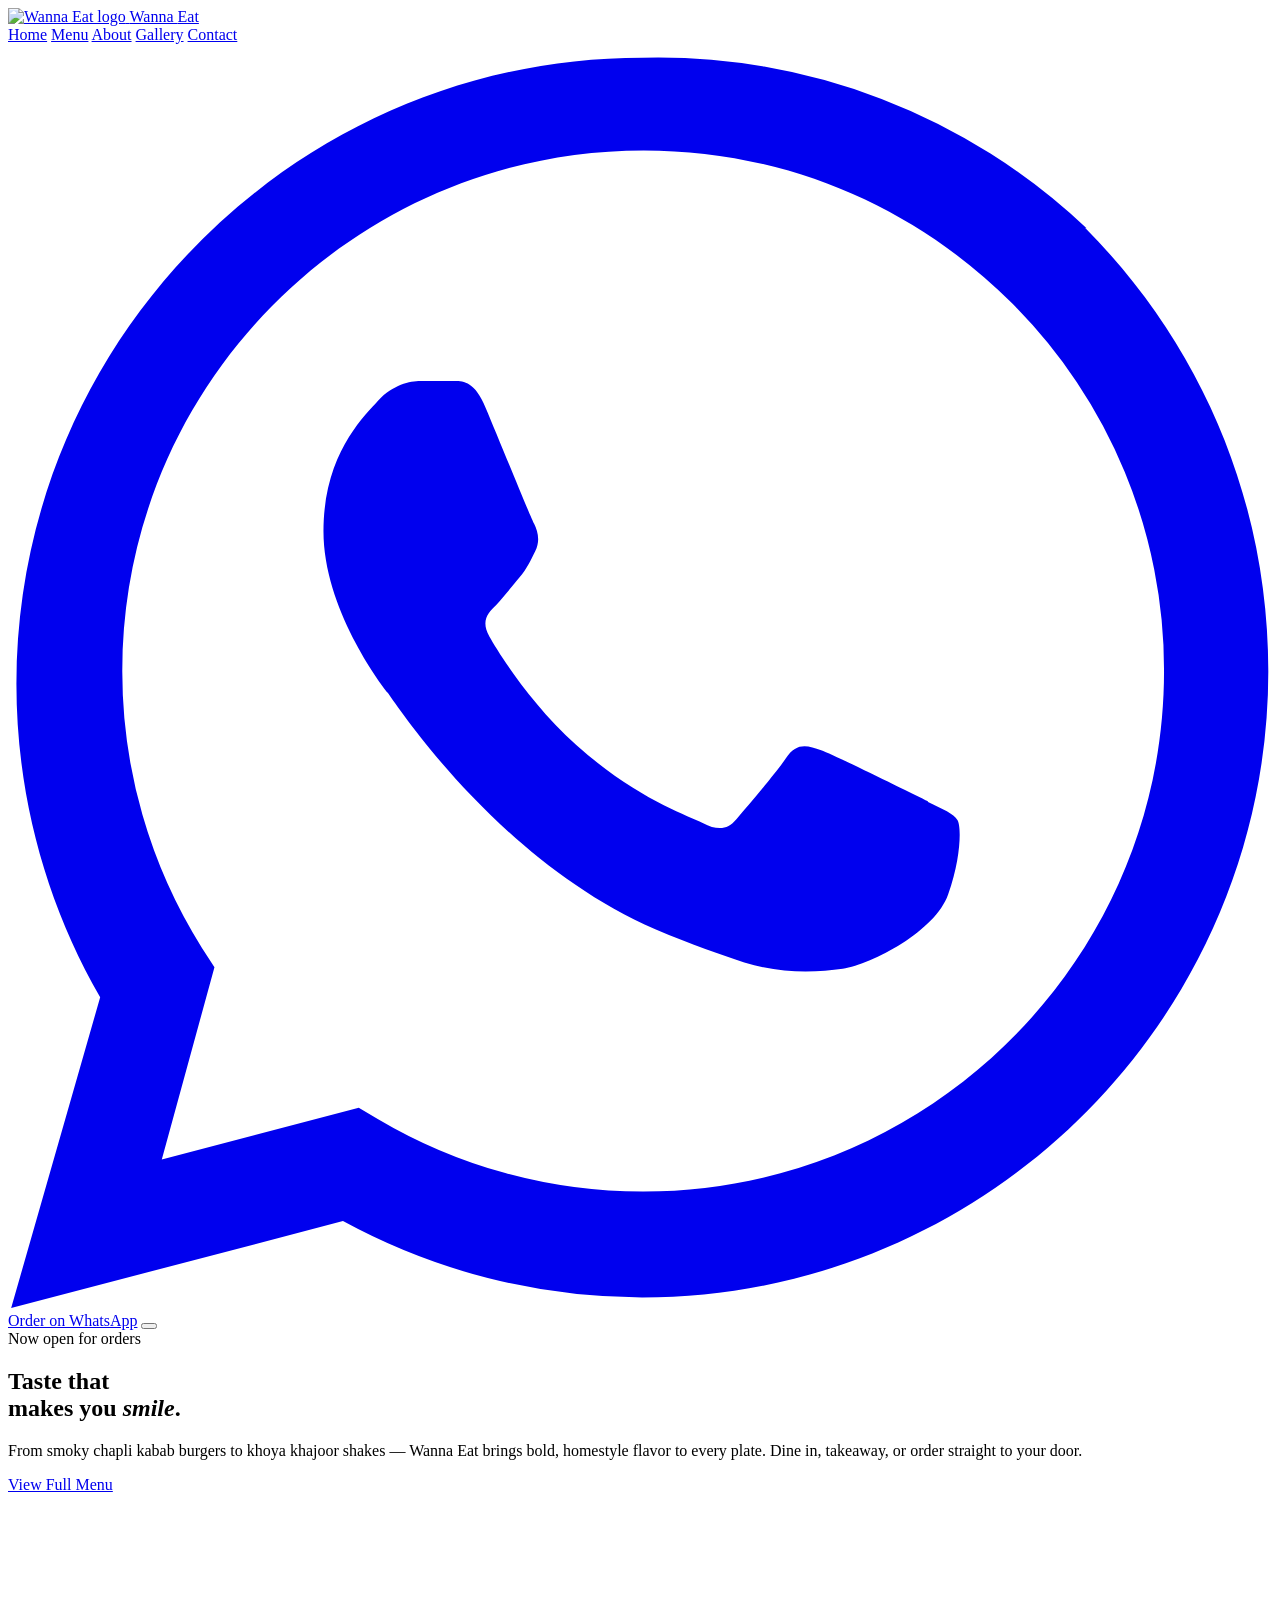
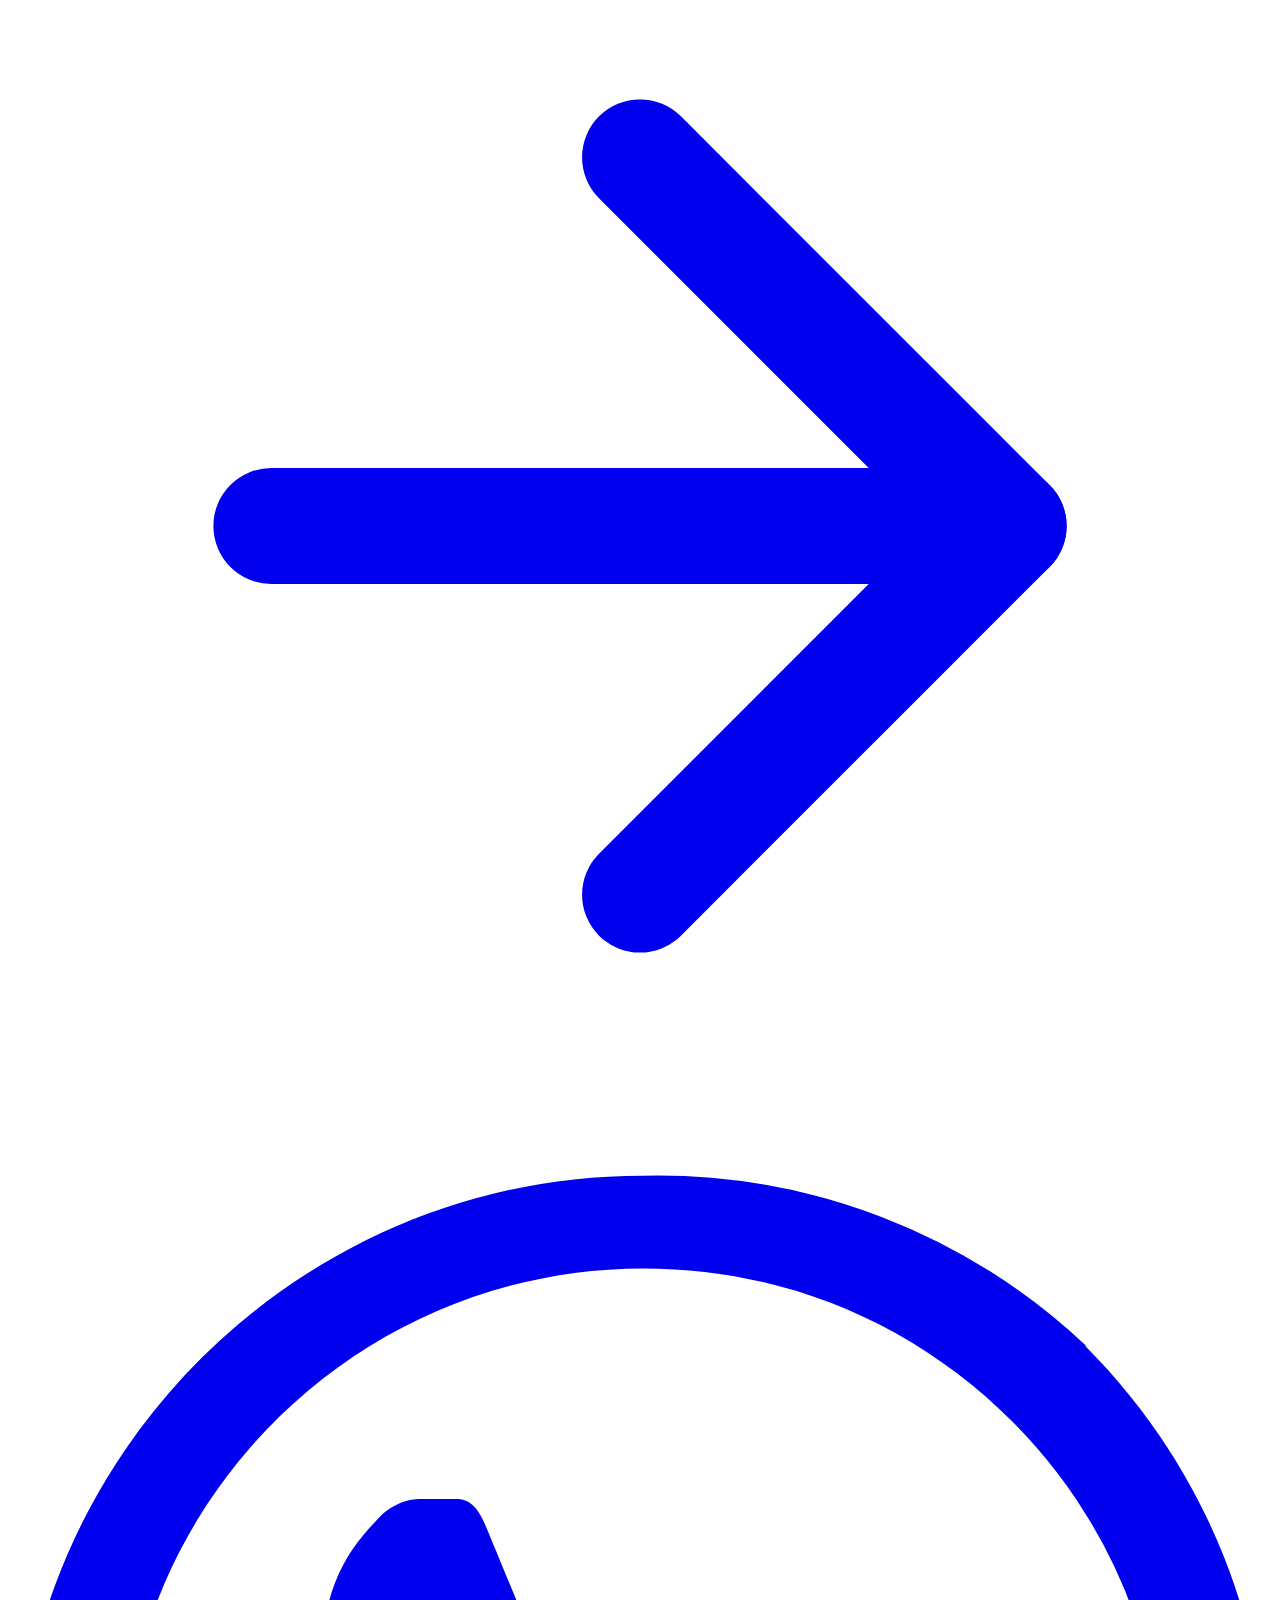
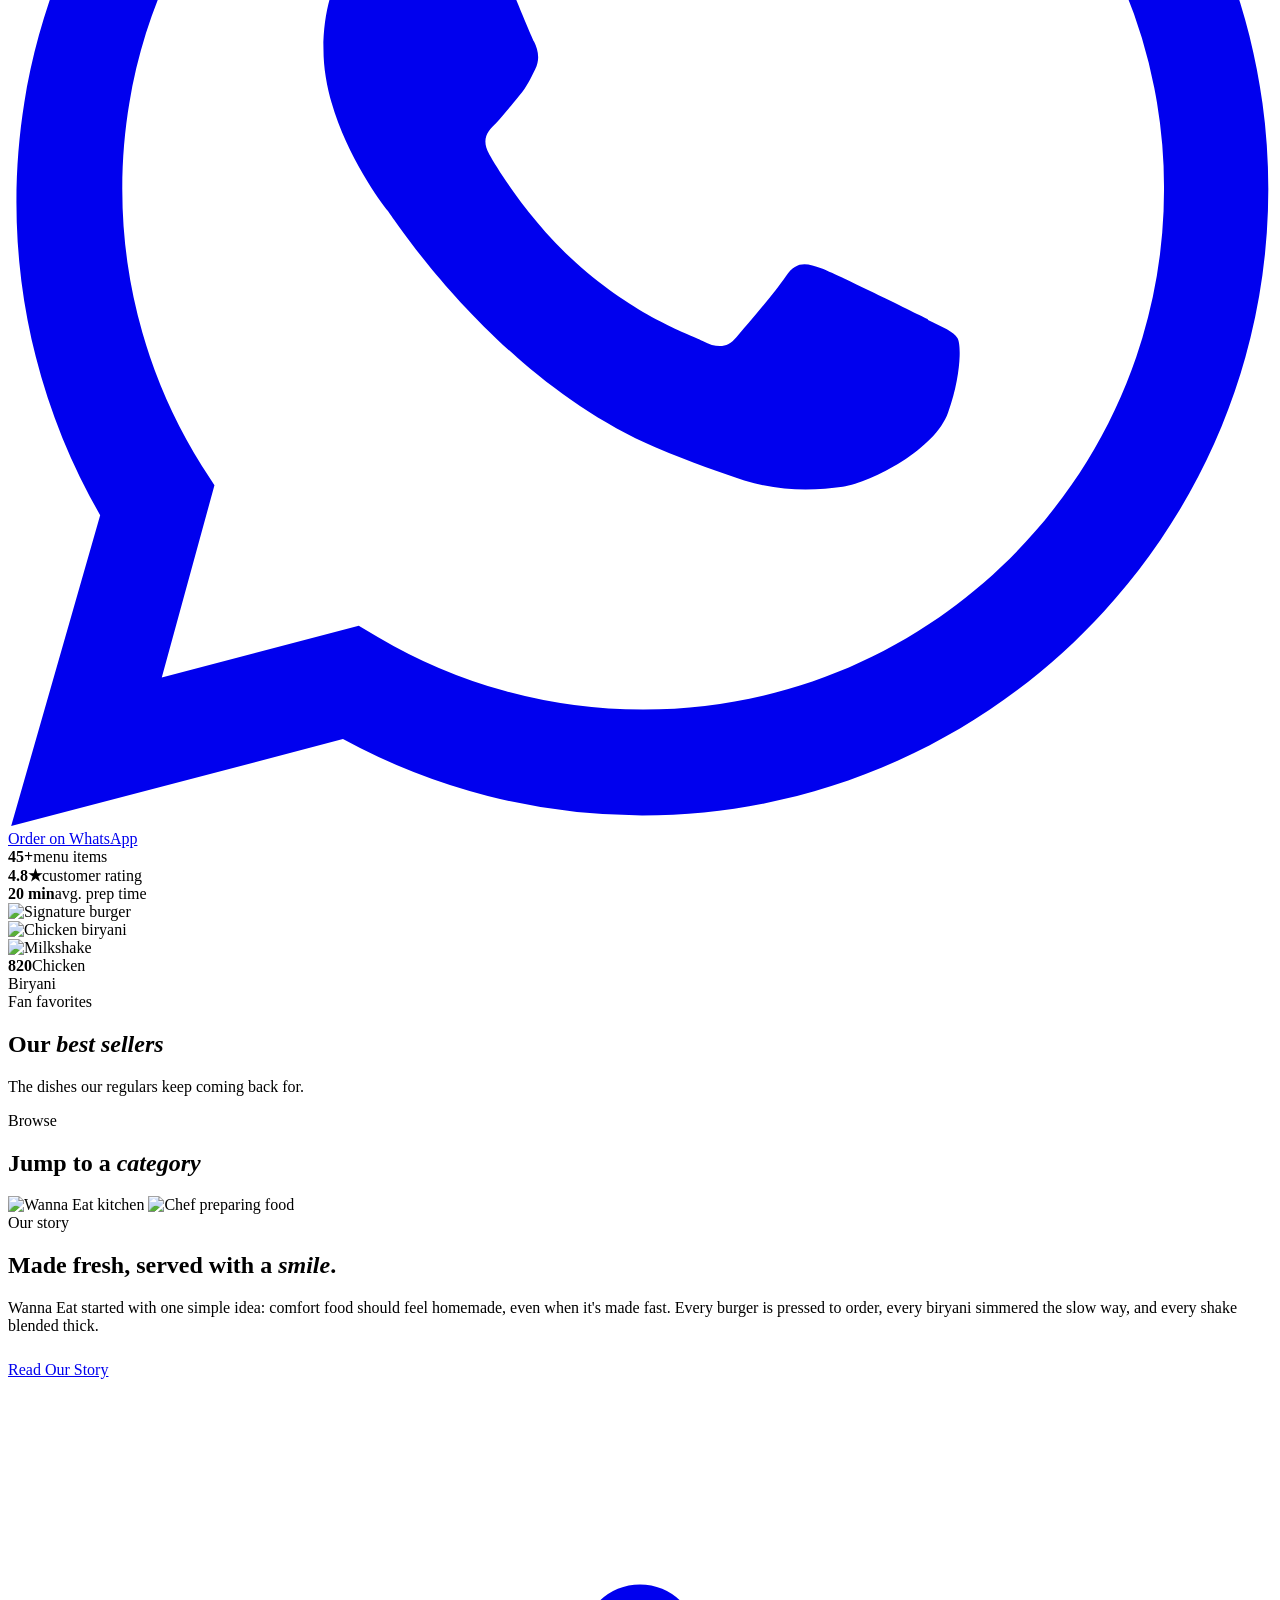
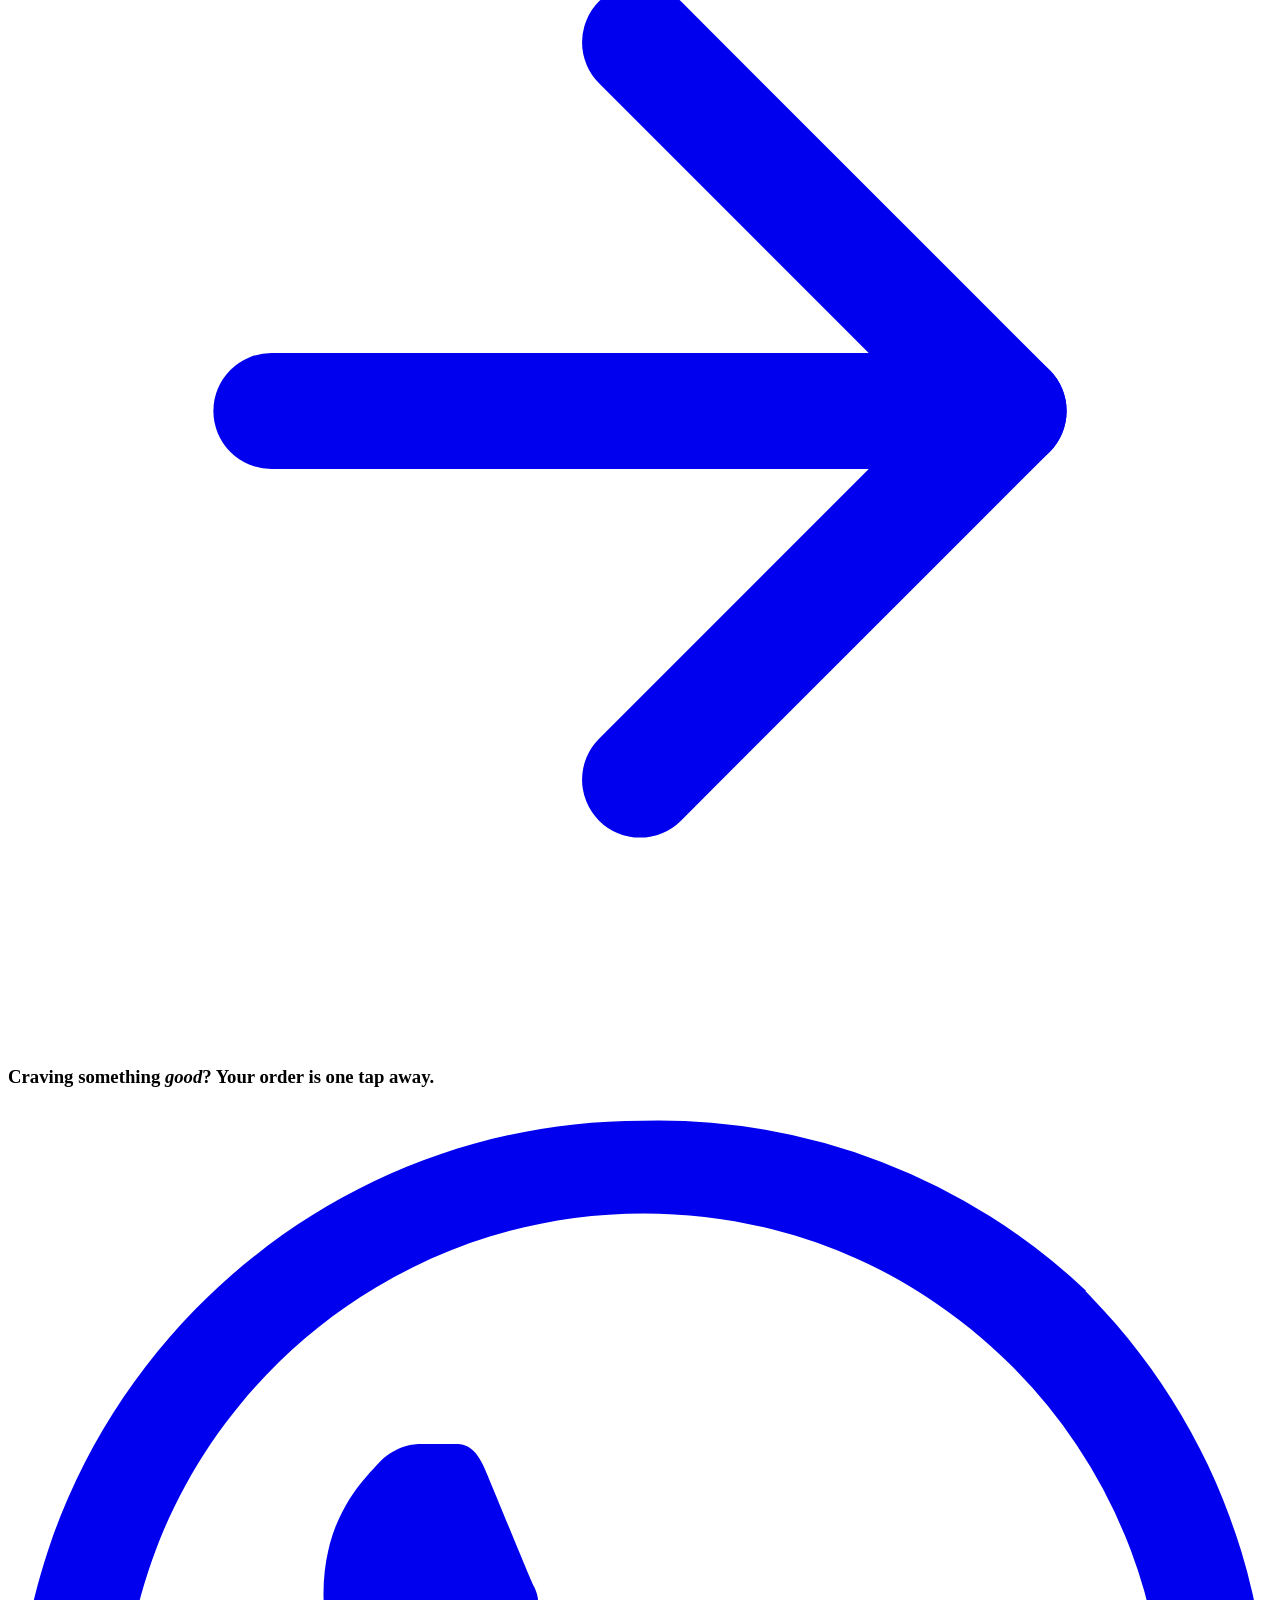
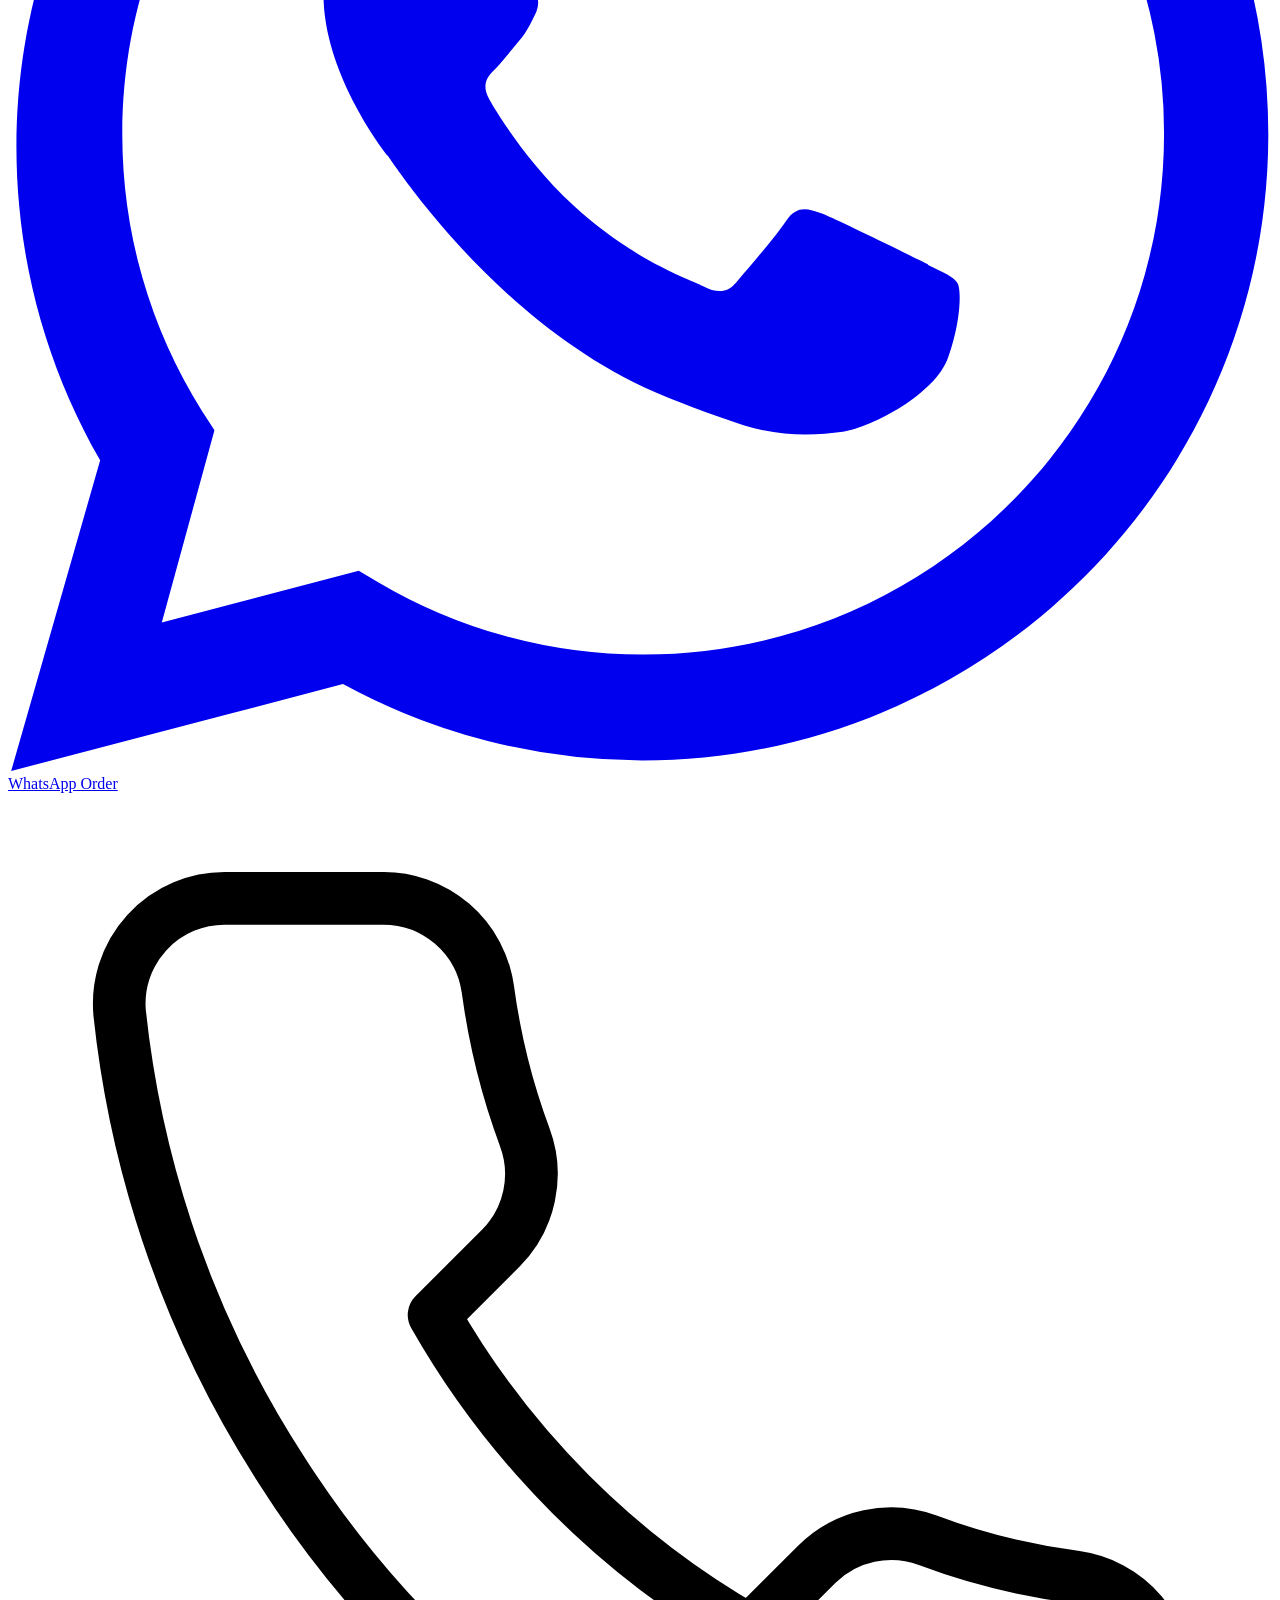
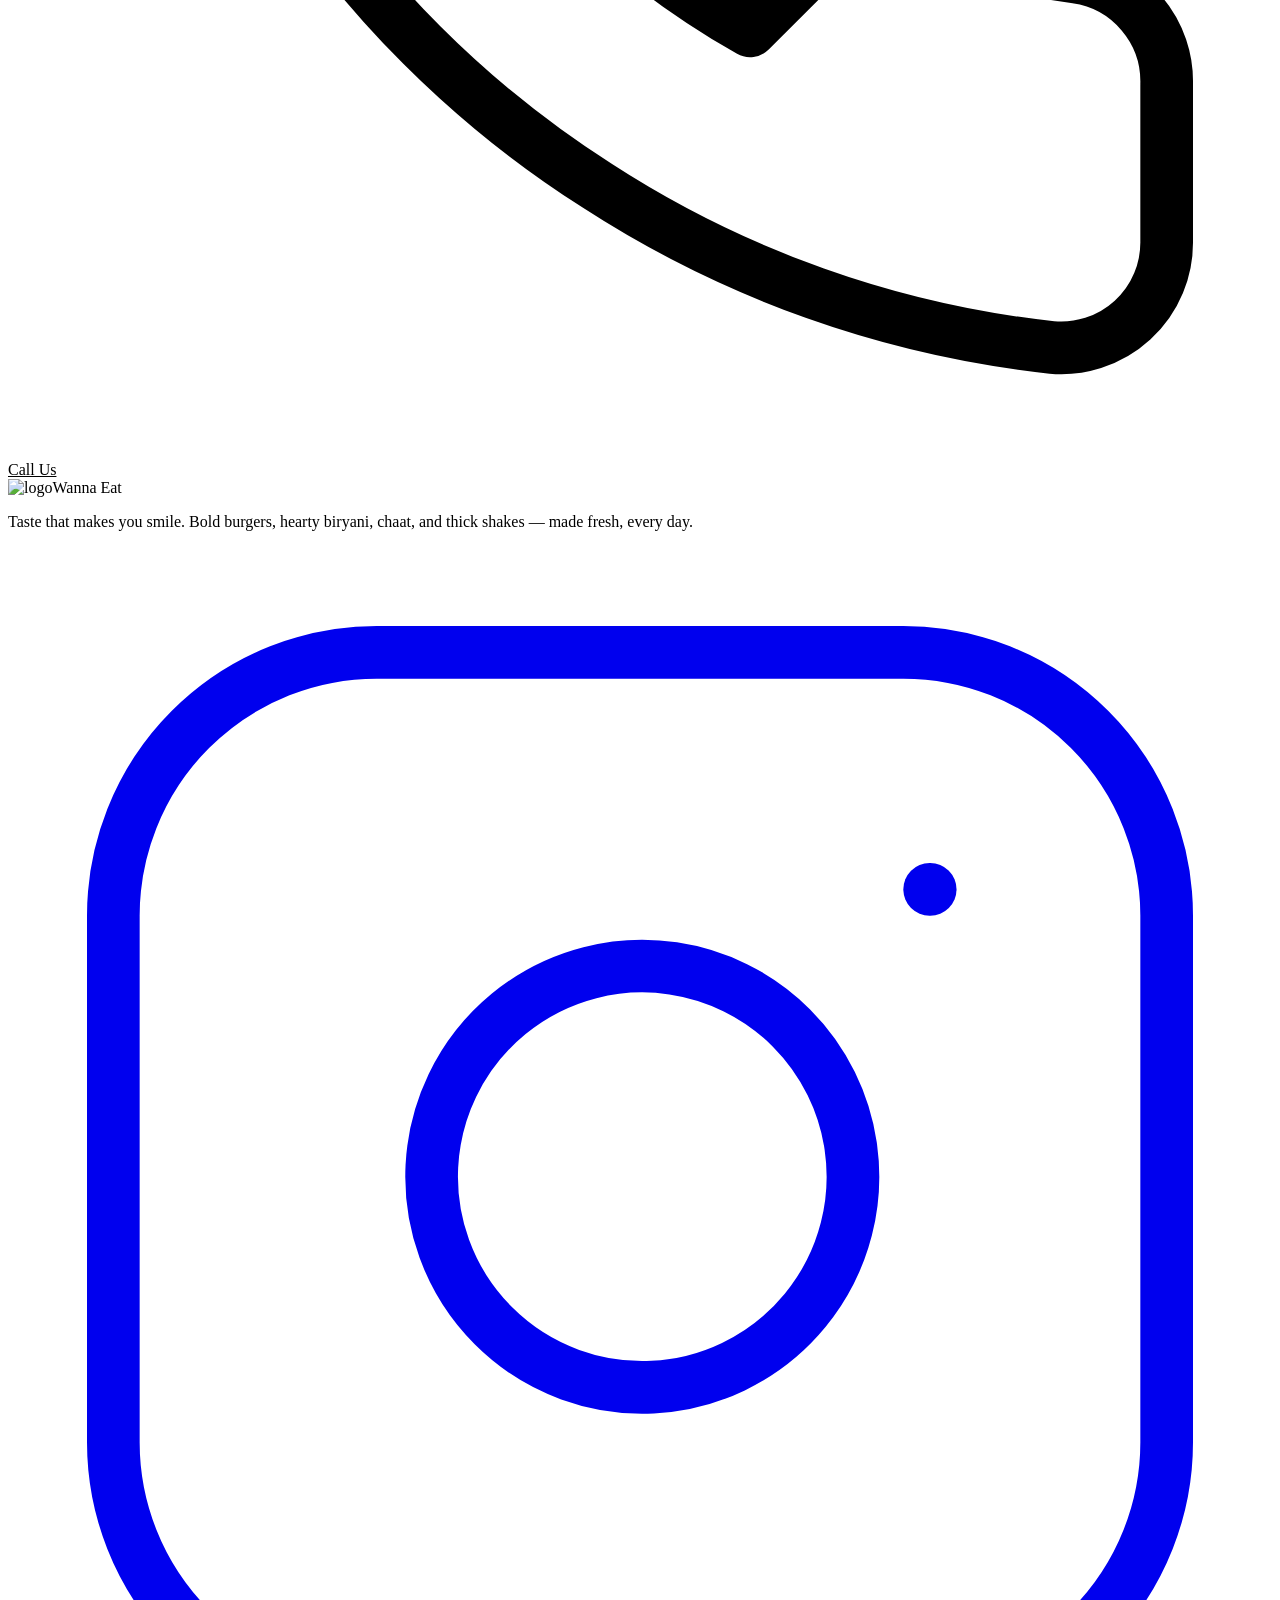
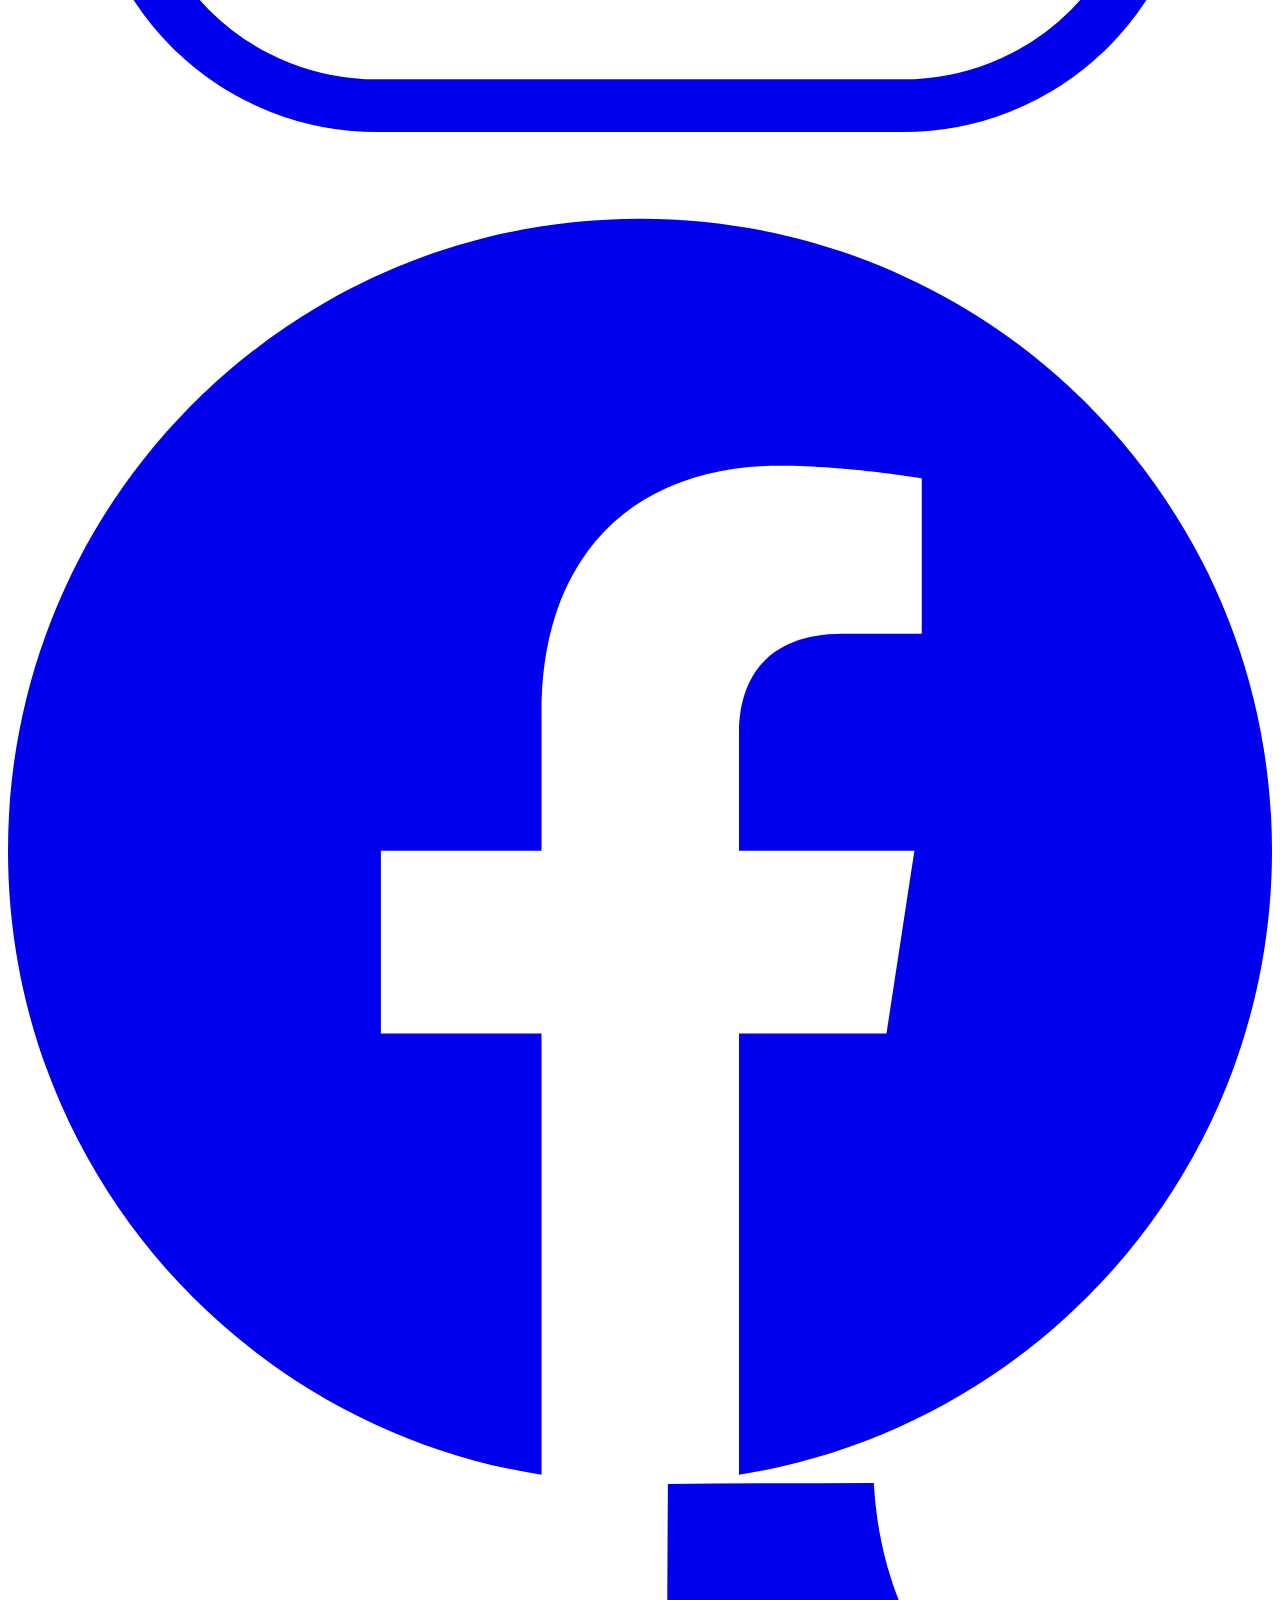
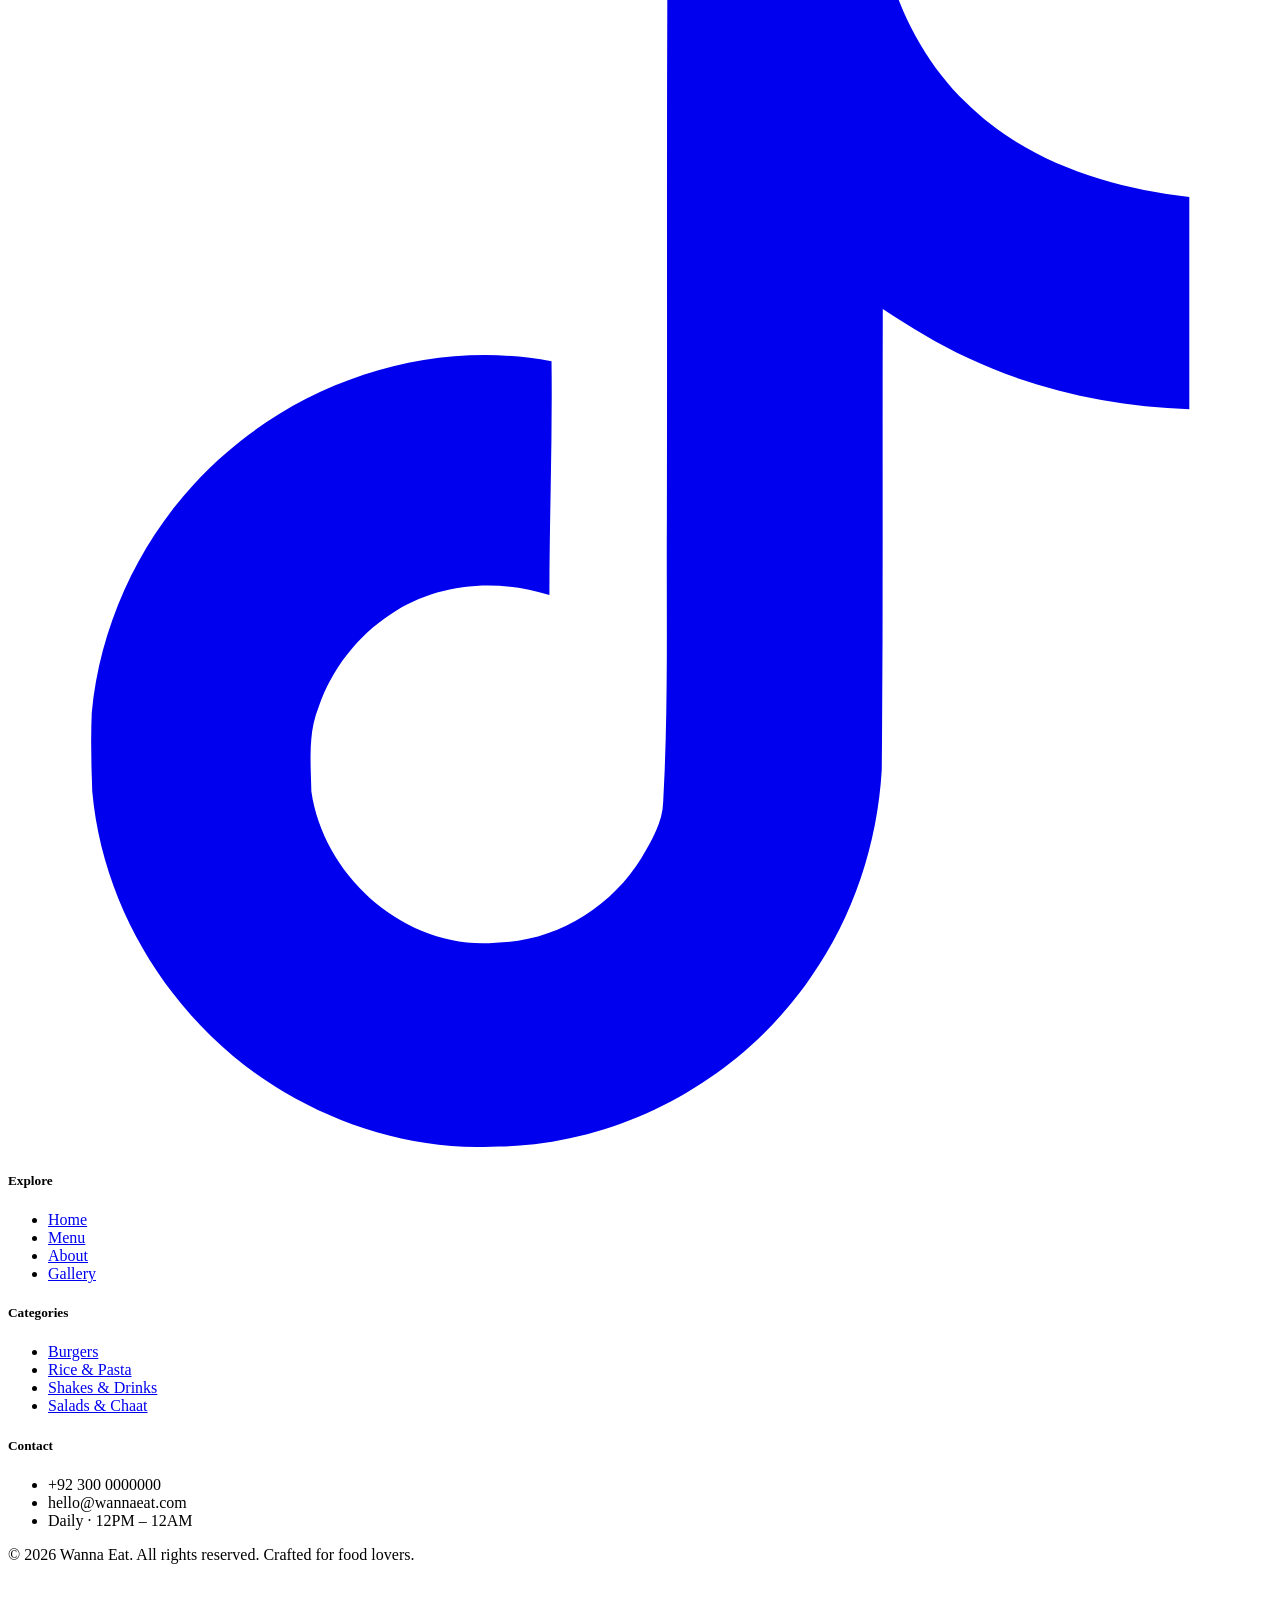
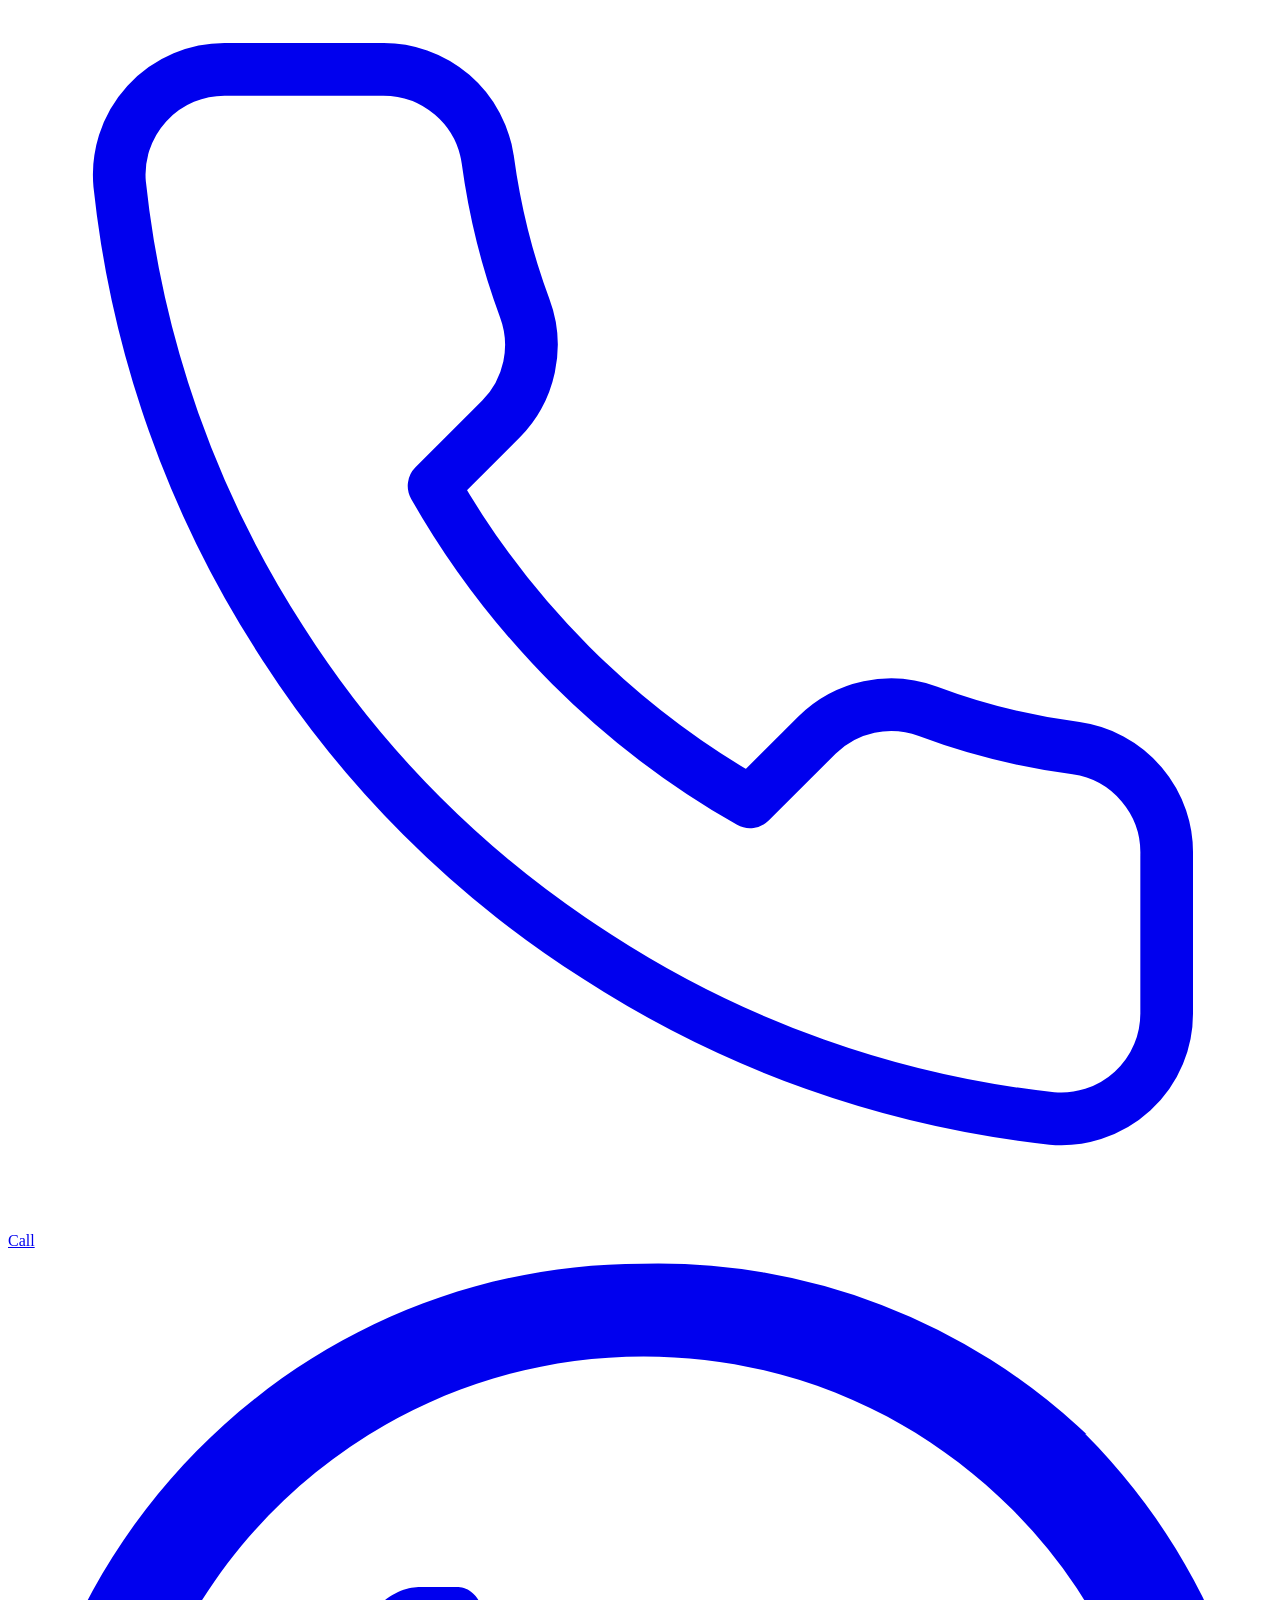
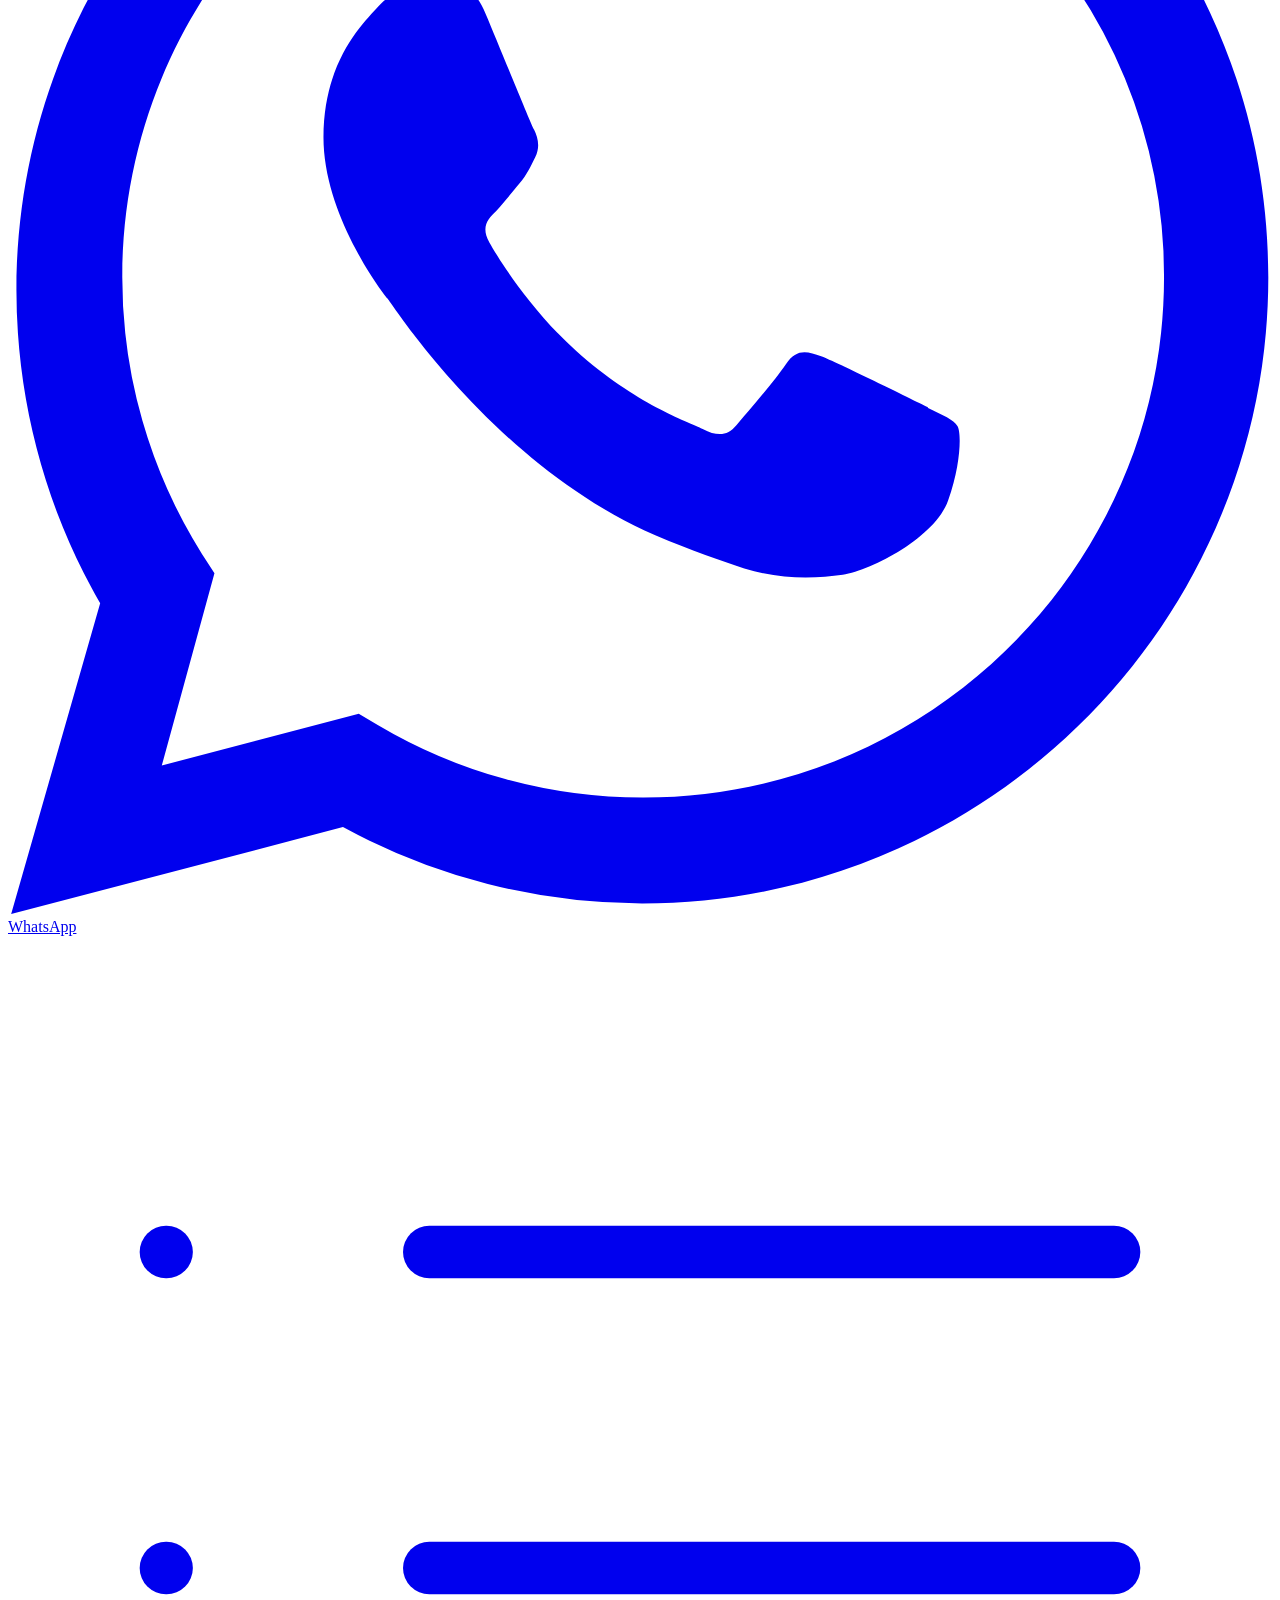
==== index.html @ dd14397f "Add files via upload" ====
<!DOCTYPE html>
<html lang="en">
<head>
<meta charset="UTF-8">
<meta name="viewport" content="width=device-width, initial-scale=1.0">
<title>Wanna Eat — Taste That Makes You Smile</title>
<meta name="description" content="Wanna Eat: bold burgers, hearty biryani, chaat, wraps and thick shakes. Order online or visit us today.">
<link rel="preconnect" href="https://fonts.googleapis.com">
<link href="https://fonts.googleapis.com/css2?family=Fredoka:wght@500;600;700&family=Caveat:wght@600;700&family=Inter:wght@400;500;600;700&display=swap" rel="stylesheet">
<link rel="icon" href="assets/logo.jpg">
<link rel="stylesheet" href="assets/style.css">
</head>
<body>

<!-- ================= HEADER ================= -->
<header id="siteHeader">
  <div class="nav">
    <a href="index.html" class="brand">
      <img src="assets/logo.jpg" alt="Wanna Eat logo">
      <span class="brand-name">Wanna <span>Eat</span></span>
    </a>
    <nav class="nav-links" id="navLinks">
      <a href="index.html" class="current">Home</a>
      <a href="menu.html">Menu</a>
      <a href="about.html">About</a>
      <a href="gallery.html">Gallery</a>
      <a href="contact.html">Contact</a>
    </nav>
    <a href="https://wa.me/923000000000" target="_blank" class="nav-cta"><svg class="icon" viewBox="0 0 24 24" fill="currentColor" aria-hidden="true"><path d="M17.47 14.38c-.3-.15-1.76-.87-2.03-.97-.27-.1-.47-.15-.67.15-.2.3-.77.96-.94 1.16-.17.2-.35.22-.64.07-.3-.15-1.26-.46-2.4-1.48-.88-.79-1.48-1.76-1.65-2.06-.17-.3-.02-.46.13-.6.13-.14.3-.35.44-.52.15-.18.2-.3.3-.5.1-.2.05-.37-.02-.52-.08-.15-.67-1.61-.92-2.2-.24-.58-.49-.5-.67-.51h-.57c-.2 0-.52.07-.8.37-.27.3-1.04 1.02-1.04 2.48 0 1.46 1.07 2.88 1.22 3.07.15.2 2.1 3.2 5.08 4.49.71.3 1.26.49 1.69.63.71.22 1.36.19 1.87.12.57-.09 1.76-.72 2-1.41.25-.7.25-1.29.18-1.41-.08-.13-.27-.2-.57-.35M12.05 21.79a9.87 9.87 0 0 1-5.03-1.38l-.36-.21-3.74.98 1-3.65-.24-.37a9.86 9.86 0 0 1-1.51-5.26c0-5.45 4.44-9.88 9.9-9.88 2.64 0 5.12 1.03 6.99 2.9a9.83 9.83 0 0 1 2.89 6.99c0 5.45-4.44 9.88-9.88 9.88m8.41-18.29A11.82 11.82 0 0 0 12.05.26C5.5.26.16 5.6.16 12.15c0 2.1.55 4.14 1.59 5.95L.06 24l6.3-1.65a11.88 11.88 0 0 0 5.68 1.45c6.55 0 11.89-5.34 11.89-11.89 0-3.18-1.24-6.17-3.48-8.42Z"/></svg>Order on WhatsApp</a>
    <button class="burger-btn" id="burgerBtn" aria-label="Toggle menu"><span class="burger-icon"><span></span><span></span><span></span></span></button>
  </div>
</header>

<!-- ================= HERO ================= -->
<section class="hero" id="home">
  <div class="wrap hero-grid">
    <div>
      <span class="eyebrow">Now open for orders</span>
      <h1>Taste that<br>makes you <em>smile</em>.</h1>
      <p class="lede">From smoky chapli kabab burgers to khoya khajoor shakes — Wanna Eat brings bold, homestyle flavor to every plate. Dine in, takeaway, or order straight to your door.</p>
      <div class="hero-actions">
        <a href="menu.html" class="btn btn-primary">View Full Menu <svg class="arrow" viewBox="0 0 24 24" fill="none" stroke="currentColor" stroke-width="2.2" stroke-linecap="round" stroke-linejoin="round" aria-hidden="true"><line x1="5" y1="12" x2="19" y2="12"/><polyline points="12 5 19 12 12 19"/></svg></a>
        <a href="https://wa.me/923000000000" target="_blank" class="btn btn-ghost"><svg class="icon" viewBox="0 0 24 24" fill="currentColor" aria-hidden="true"><path d="M17.47 14.38c-.3-.15-1.76-.87-2.03-.97-.27-.1-.47-.15-.67.15-.2.3-.77.96-.94 1.16-.17.2-.35.22-.64.07-.3-.15-1.26-.46-2.4-1.48-.88-.79-1.48-1.76-1.65-2.06-.17-.3-.02-.46.13-.6.13-.14.3-.35.44-.52.15-.18.2-.3.3-.5.1-.2.05-.37-.02-.52-.08-.15-.67-1.61-.92-2.2-.24-.58-.49-.5-.67-.51h-.57c-.2 0-.52.07-.8.37-.27.3-1.04 1.02-1.04 2.48 0 1.46 1.07 2.88 1.22 3.07.15.2 2.1 3.2 5.08 4.49.71.3 1.26.49 1.69.63.71.22 1.36.19 1.87.12.57-.09 1.76-.72 2-1.41.25-.7.25-1.29.18-1.41-.08-.13-.27-.2-.57-.35M12.05 21.79a9.87 9.87 0 0 1-5.03-1.38l-.36-.21-3.74.98 1-3.65-.24-.37a9.86 9.86 0 0 1-1.51-5.26c0-5.45 4.44-9.88 9.9-9.88 2.64 0 5.12 1.03 6.99 2.9a9.83 9.83 0 0 1 2.89 6.99c0 5.45-4.44 9.88-9.88 9.88m8.41-18.29A11.82 11.82 0 0 0 12.05.26C5.5.26.16 5.6.16 12.15c0 2.1.55 4.14 1.59 5.95L.06 24l6.3-1.65a11.88 11.88 0 0 0 5.68 1.45c6.55 0 11.89-5.34 11.89-11.89 0-3.18-1.24-6.17-3.48-8.42Z"/></svg>Order on WhatsApp</a>
      </div>
      <div class="hero-stats">
        <div><strong>45+</strong><span>menu items</span></div>
        <div><strong>4.8★</strong><span>customer rating</span></div>
        <div><strong>20 min</strong><span>avg. prep time</span></div>
      </div>
    </div>
    <div class="hero-art">
      <div class="art-circle art-c1 floaty"><img id="heroC1" alt="Signature burger"></div>
      <div class="art-circle art-c2 floaty" style="animation-delay:.6s"><img id="heroC2" alt="Chicken biryani"></div>
      <div class="art-circle art-c3 floaty" style="animation-delay:1.2s"><img id="heroC3" alt="Milkshake"></div>
      <div class="hero-badge floaty"><strong>820</strong><span>Chicken<br>Biryani</span></div>
    </div>
  </div>
</section>

<!-- ================= BEST SELLERS ================= -->
<section class="section" id="bestsellers">
  <div class="wrap">
    <div class="section-head reveal">
      <span class="eyebrow">Fan favorites</span>
      <h2>Our <em>best sellers</em></h2>
      <p>The dishes our regulars keep coming back for.</p>
    </div>
    <div class="bs-row reveal" id="bsRow"></div>
  </div>
</section>

<!-- ================= CATEGORY QUICK LINKS ================= -->
<section class="section" style="padding-top:0" id="categories">
  <div class="wrap">
    <div class="section-head reveal">
      <span class="eyebrow">Browse</span>
      <h2>Jump to a <em>category</em></h2>
    </div>
    <div class="cat-grid reveal" id="catGrid"></div>
  </div>
</section>

<!-- ================= ABOUT TEASER ================= -->
<section class="section" style="padding-top:0">
  <div class="wrap about-grid">
    <div class="about-imgs reveal">
      <img class="im1" src="assets/img/kitchen.jpg" alt="Wanna Eat kitchen" loading="lazy">
      <img class="im2" src="assets/img/chef.jpg" alt="Chef preparing food" loading="lazy">
    </div>
    <div class="about-copy reveal">
      <span class="eyebrow">Our story</span>
      <h2>Made fresh, served with a <em>smile</em>.</h2>
      <p>Wanna Eat started with one simple idea: comfort food should feel homemade, even when it's made fast. Every burger is pressed to order, every biryani simmered the slow way, and every shake blended thick.</p>
      <div class="hero-actions" style="margin-top:26px">
        <a href="about.html" class="btn btn-primary">Read Our Story <svg class="arrow" viewBox="0 0 24 24" fill="none" stroke="currentColor" stroke-width="2.2" stroke-linecap="round" stroke-linejoin="round" aria-hidden="true"><line x1="5" y1="12" x2="19" y2="12"/><polyline points="12 5 19 12 12 19"/></svg></a>
      </div>
    </div>
  </div>
</section>

<!-- ================= CTA STRIP ================= -->
<section class="wrap">
  <div class="cta-strip reveal">
    <h3>Craving something <em>good</em>? Your order is one tap away.</h3>
    <div class="cta-buttons">
      <a href="https://wa.me/923000000000" target="_blank" class="btn btn-primary"><svg class="icon" viewBox="0 0 24 24" fill="currentColor" aria-hidden="true"><path d="M17.47 14.38c-.3-.15-1.76-.87-2.03-.97-.27-.1-.47-.15-.67.15-.2.3-.77.96-.94 1.16-.17.2-.35.22-.64.07-.3-.15-1.26-.46-2.4-1.48-.88-.79-1.48-1.76-1.65-2.06-.17-.3-.02-.46.13-.6.13-.14.3-.35.44-.52.15-.18.2-.3.3-.5.1-.2.05-.37-.02-.52-.08-.15-.67-1.61-.92-2.2-.24-.58-.49-.5-.67-.51h-.57c-.2 0-.52.07-.8.37-.27.3-1.04 1.02-1.04 2.48 0 1.46 1.07 2.88 1.22 3.07.15.2 2.1 3.2 5.08 4.49.71.3 1.26.49 1.69.63.71.22 1.36.19 1.87.12.57-.09 1.76-.72 2-1.41.25-.7.25-1.29.18-1.41-.08-.13-.27-.2-.57-.35M12.05 21.79a9.87 9.87 0 0 1-5.03-1.38l-.36-.21-3.74.98 1-3.65-.24-.37a9.86 9.86 0 0 1-1.51-5.26c0-5.45 4.44-9.88 9.9-9.88 2.64 0 5.12 1.03 6.99 2.9a9.83 9.83 0 0 1 2.89 6.99c0 5.45-4.44 9.88-9.88 9.88m8.41-18.29A11.82 11.82 0 0 0 12.05.26C5.5.26.16 5.6.16 12.15c0 2.1.55 4.14 1.59 5.95L.06 24l6.3-1.65a11.88 11.88 0 0 0 5.68 1.45c6.55 0 11.89-5.34 11.89-11.89 0-3.18-1.24-6.17-3.48-8.42Z"/></svg>WhatsApp Order</a>
      <a href="tel:+923000000000" class="btn" style="background:#fff;color:var(--charcoal)"><svg class="icon" viewBox="0 0 24 24" fill="none" stroke="currentColor" stroke-linecap="round" stroke-linejoin="round" aria-hidden="true"><path d="M22 16.92v3a2 2 0 0 1-2.18 2 19.79 19.79 0 0 1-8.63-3.07 19.5 19.5 0 0 1-6-6 19.79 19.79 0 0 1-3.07-8.67A2 2 0 0 1 4.11 2h3a2 2 0 0 1 2 1.72c.13.96.36 1.9.7 2.81a2 2 0 0 1-.45 2.11L8.09 9.91a16 16 0 0 0 6 6l1.27-1.27a2 2 0 0 1 2.11-.45c.9.34 1.85.57 2.81.7A2 2 0 0 1 22 16.92z"/></svg>Call Us</a>
    </div>
  </div>
</section>

<!-- ================= FOOTER ================= -->
<footer>
  <div class="wrap">
    <div class="foot-grid">
      <div>
        <div class="foot-brand"><img src="assets/logo.jpg" alt="logo"><span>Wanna Eat</span></div>
        <p class="small">Taste that makes you smile. Bold burgers, hearty biryani, chaat, and thick shakes — made fresh, every day.</p>
        <div class="foot-social">
          <a href="#" aria-label="Instagram"><svg class="icon" viewBox="0 0 24 24" fill="none" stroke="currentColor" stroke-linecap="round" stroke-linejoin="round" aria-hidden="true"><rect x="2" y="2" width="20" height="20" rx="5"/><path d="M16 11.37A4 4 0 1 1 12.63 8 4 4 0 0 1 16 11.37z"/><line x1="17.5" y1="6.5" x2="17.51" y2="6.5"/></svg></a>
          <a href="#" aria-label="Facebook"><svg class="icon" viewBox="0 0 24 24" fill="currentColor" aria-hidden="true"><path d="M24 12.07C24 5.44 18.63.07 12 .07S0 5.44 0 12.07c0 5.99 4.39 10.95 10.13 11.85v-8.38H7.08v-3.47h3.05V9.43c0-3.01 1.79-4.67 4.53-4.67 1.31 0 2.69.24 2.69.24v2.95h-1.51c-1.49 0-1.96.93-1.96 1.87v2.25h3.33l-.53 3.47h-2.8v8.38C19.61 23.02 24 18.06 24 12.07z"/></svg></a>
          <a href="#" aria-label="TikTok"><svg class="icon" viewBox="0 0 24 24" fill="currentColor" aria-hidden="true"><path d="M12.53.02c1.31-.02 2.61-.01 3.91-.02.08 1.53.63 3.09 1.75 4.17 1.12 1.11 2.7 1.62 4.24 1.79v4.03c-1.44-.05-2.89-.35-4.2-.97-.57-.26-1.1-.59-1.62-.93-.01 2.92.01 5.84-.02 8.75-.08 1.4-.54 2.79-1.35 3.94-1.31 1.92-3.58 3.17-5.91 3.21-1.43.08-2.86-.31-4.08-1.03-2.02-1.19-3.44-3.37-3.65-5.71-.02-.5-.03-1-.01-1.49.18-1.9 1.12-3.72 2.58-4.96 1.66-1.44 3.98-2.13 6.15-1.72.02 1.48-.04 2.96-.04 4.44-.99-.32-2.15-.23-3.02.37-.63.41-1.11 1.04-1.36 1.75-.21.51-.15 1.07-.14 1.61.24 1.64 1.82 3.02 3.5 2.87 1.12-.01 2.19-.66 2.77-1.61.19-.33.4-.67.41-1.06.1-1.79.06-3.57.07-5.36.01-4.03-.01-8.05.02-12.07z"/></svg></a>
        </div>
      </div>
      <div>
        <h5>Explore</h5>
        <ul>
          <li><a href="index.html">Home</a></li>
          <li><a href="menu.html">Menu</a></li>
          <li><a href="about.html">About</a></li>
          <li><a href="gallery.html">Gallery</a></li>
        </ul>
      </div>
      <div>
        <h5>Categories</h5>
        <ul>
          <li><a href="menu.html#burgers">Burgers</a></li>
          <li><a href="menu.html#rice">Rice & Pasta</a></li>
          <li><a href="menu.html#shakes">Shakes & Drinks</a></li>
          <li><a href="menu.html#salads">Salads & Chaat</a></li>
        </ul>
      </div>
      <div>
        <h5>Contact</h5>
        <ul>
          <li>+92 300 0000000</li>
          <li>hello@wannaeat.com</li>
          <li>Daily · 12PM – 12AM</li>
        </ul>
      </div>
    </div>
    <div class="foot-bottom">
      <span>© 2026 Wanna Eat. All rights reserved.</span>
      <span>Crafted for food lovers.</span>
    </div>
  </div>
</footer>

<!-- ================= MOBILE STICKY BAR ================= -->
<div class="mobile-bar">
  <a href="tel:+923000000000"><svg class="icon" viewBox="0 0 24 24" fill="none" stroke="currentColor" stroke-linecap="round" stroke-linejoin="round" aria-hidden="true"><path d="M22 16.92v3a2 2 0 0 1-2.18 2 19.79 19.79 0 0 1-8.63-3.07 19.5 19.5 0 0 1-6-6 19.79 19.79 0 0 1-3.07-8.67A2 2 0 0 1 4.11 2h3a2 2 0 0 1 2 1.72c.13.96.36 1.9.7 2.81a2 2 0 0 1-.45 2.11L8.09 9.91a16 16 0 0 0 6 6l1.27-1.27a2 2 0 0 1 2.11-.45c.9.34 1.85.57 2.81.7A2 2 0 0 1 22 16.92z"/></svg>Call</a>
  <a href="https://wa.me/923000000000" target="_blank" class="primary"><svg class="icon" viewBox="0 0 24 24" fill="currentColor" aria-hidden="true"><path d="M17.47 14.38c-.3-.15-1.76-.87-2.03-.97-.27-.1-.47-.15-.67.15-.2.3-.77.96-.94 1.16-.17.2-.35.22-.64.07-.3-.15-1.26-.46-2.4-1.48-.88-.79-1.48-1.76-1.65-2.06-.17-.3-.02-.46.13-.6.13-.14.3-.35.44-.52.15-.18.2-.3.3-.5.1-.2.05-.37-.02-.52-.08-.15-.67-1.61-.92-2.2-.24-.58-.49-.5-.67-.51h-.57c-.2 0-.52.07-.8.37-.27.3-1.04 1.02-1.04 2.48 0 1.46 1.07 2.88 1.22 3.07.15.2 2.1 3.2 5.08 4.49.71.3 1.26.49 1.69.63.71.22 1.36.19 1.87.12.57-.09 1.76-.72 2-1.41.25-.7.25-1.29.18-1.41-.08-.13-.27-.2-.57-.35M12.05 21.79a9.87 9.87 0 0 1-5.03-1.38l-.36-.21-3.74.98 1-3.65-.24-.37a9.86 9.86 0 0 1-1.51-5.26c0-5.45 4.44-9.88 9.9-9.88 2.64 0 5.12 1.03 6.99 2.9a9.83 9.83 0 0 1 2.89 6.99c0 5.45-4.44 9.88-9.88 9.88m8.41-18.29A11.82 11.82 0 0 0 12.05.26C5.5.26.16 5.6.16 12.15c0 2.1.55 4.14 1.59 5.95L.06 24l6.3-1.65a11.88 11.88 0 0 0 5.68 1.45c6.55 0 11.89-5.34 11.89-11.89 0-3.18-1.24-6.17-3.48-8.42Z"/></svg>WhatsApp</a>
  <a href="menu.html"><svg class="icon" viewBox="0 0 24 24" fill="none" stroke="currentColor" stroke-linecap="round" stroke-linejoin="round" aria-hidden="true"><line x1="8" y1="6" x2="21" y2="6"/><line x1="8" y1="12" x2="21" y2="12"/><line x1="8" y1="18" x2="21" y2="18"/><line x1="3" y1="6" x2="3.01" y2="6"/><line x1="3" y1="12" x2="3.01" y2="12"/><line x1="3" y1="18" x2="3.01" y2="18"/></svg>Menu</a>
  <a href="contact.html"><svg class="icon" viewBox="0 0 24 24" fill="none" stroke="currentColor" stroke-linecap="round" stroke-linejoin="round" aria-hidden="true"><path d="M21 10c0 7-9 13-9 13s-9-6-9-13a9 9 0 0 1 18 0z"/><circle cx="12" cy="10" r="3"/></svg>Locate</a>
</div>

<script src="assets/app.js"></script>
</body>
</html>
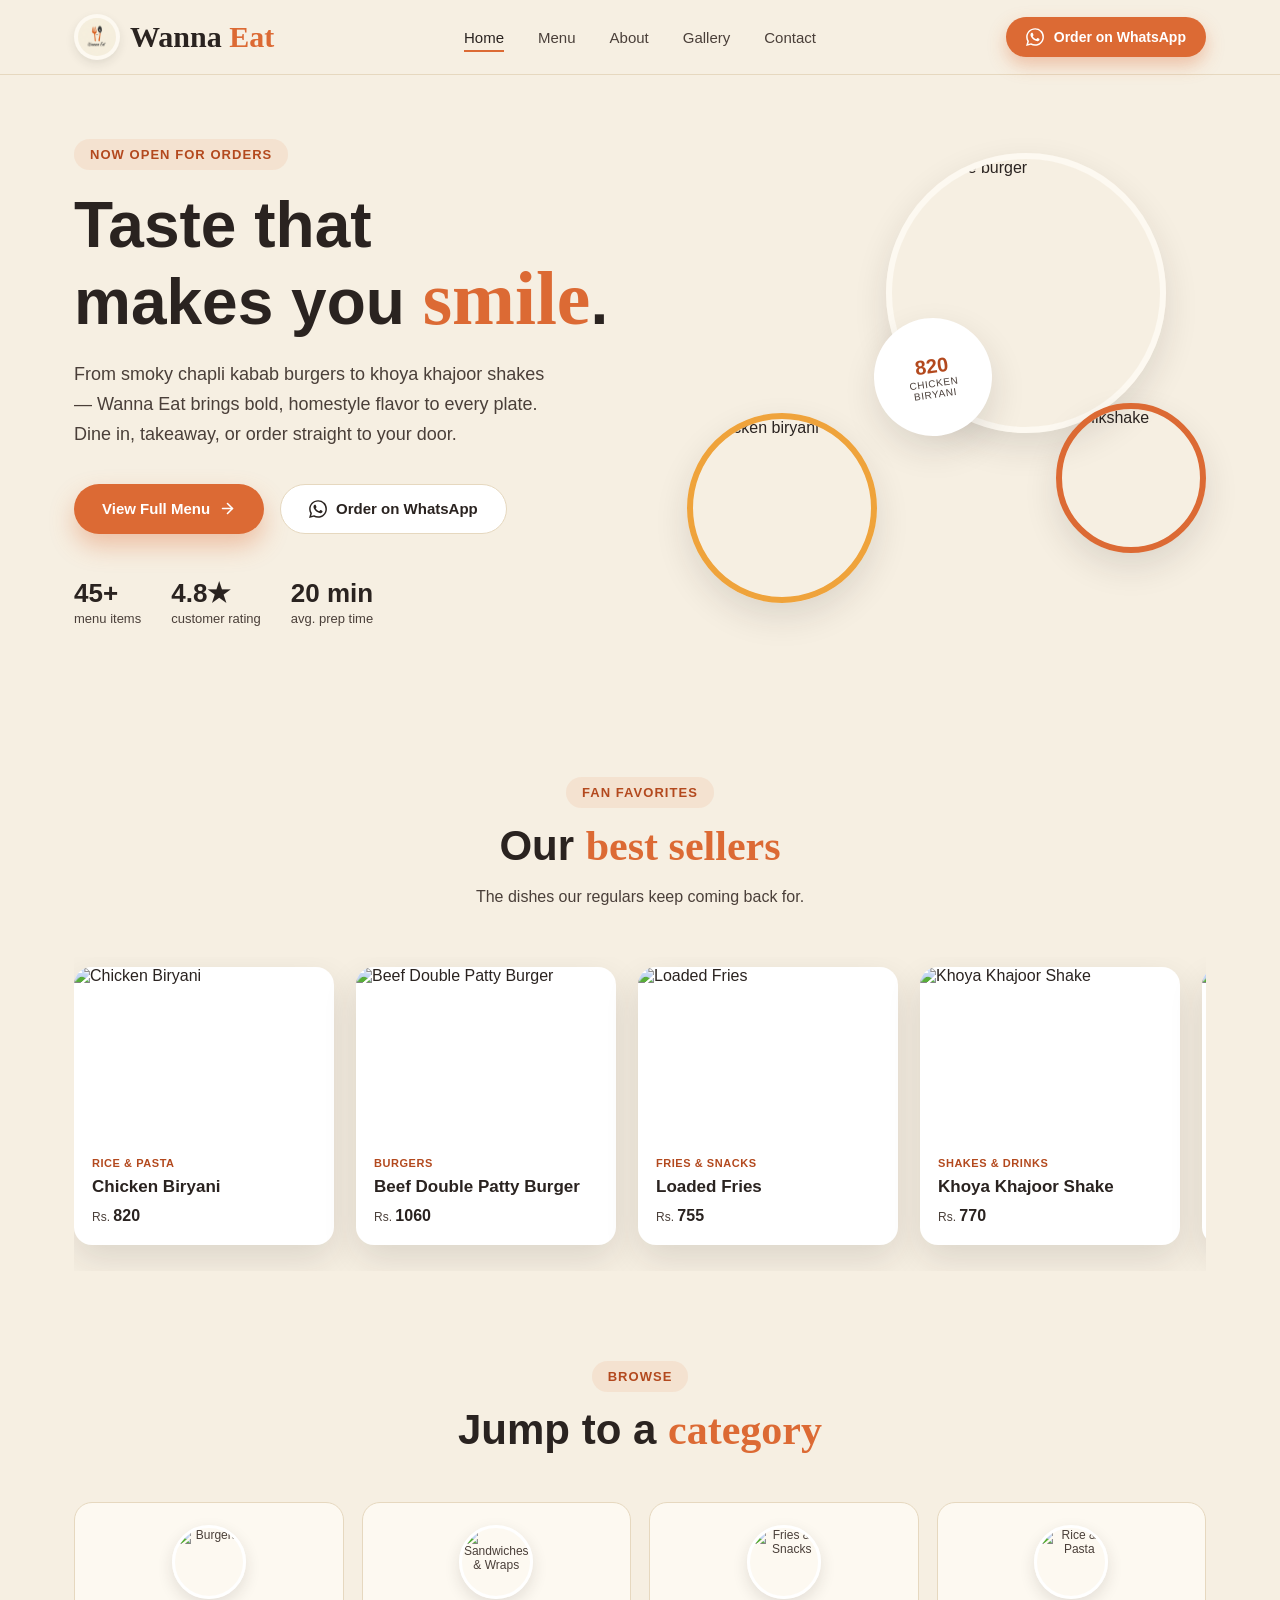
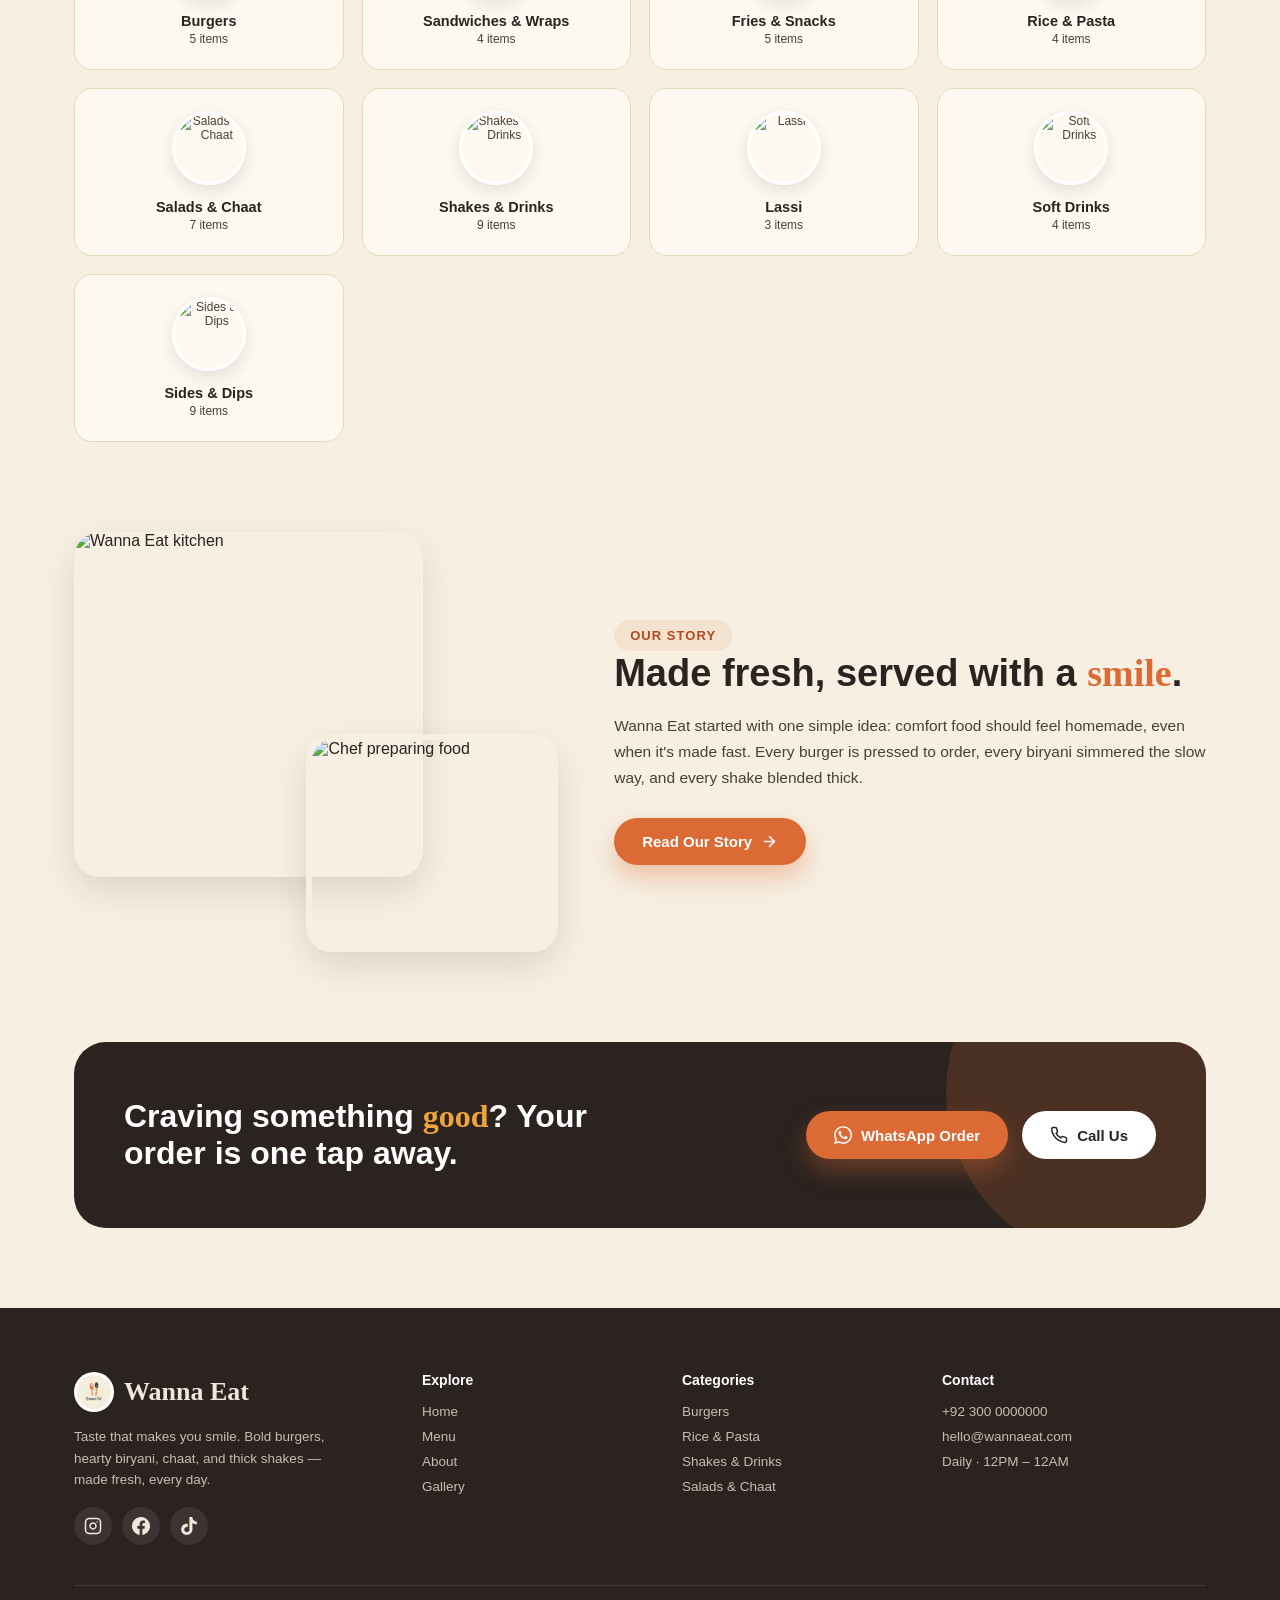
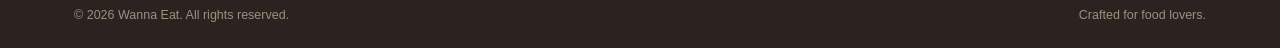
==== commit 6c9b59b6: "Update index.html" ====
--- a/index.html
+++ b/index.html
@@ -7,8 +7,8 @@
 <meta name="description" content="Wanna Eat: bold burgers, hearty biryani, chaat, wraps and thick shakes. Order online or visit us today.">
 <link rel="preconnect" href="https://fonts.googleapis.com">
 <link href="https://fonts.googleapis.com/css2?family=Fredoka:wght@500;600;700&family=Caveat:wght@600;700&family=Inter:wght@400;500;600;700&display=swap" rel="stylesheet">
-<link rel="icon" href="assets/logo.jpg">
-<link rel="stylesheet" href="assets/style.css">
+<link rel="icon" href="logo.jpg">
+<link rel="stylesheet" href="style.css">
 </head>
 <body>
 
@@ -16,7 +16,7 @@
 <header id="siteHeader">
   <div class="nav">
     <a href="index.html" class="brand">
-      <img src="assets/logo.jpg" alt="Wanna Eat logo">
+      <img src="logo.jpg" alt="Wanna Eat logo">
       <span class="brand-name">Wanna <span>Eat</span></span>
     </a>
     <nav class="nav-links" id="navLinks">
@@ -84,8 +84,8 @@
 <section class="section" style="padding-top:0">
   <div class="wrap about-grid">
     <div class="about-imgs reveal">
-      <img class="im1" src="assets/img/kitchen.jpg" alt="Wanna Eat kitchen" loading="lazy">
-      <img class="im2" src="assets/img/chef.jpg" alt="Chef preparing food" loading="lazy">
+      <img class="im1" src="img/kitchen.jpg" alt="Wanna Eat kitchen" loading="lazy">
+      <img class="im2" src="img/chef.jpg" alt="Chef preparing food" loading="lazy">
     </div>
     <div class="about-copy reveal">
       <span class="eyebrow">Our story</span>
@@ -114,7 +114,7 @@
   <div class="wrap">
     <div class="foot-grid">
       <div>
-        <div class="foot-brand"><img src="assets/logo.jpg" alt="logo"><span>Wanna Eat</span></div>
+        <div class="foot-brand"><img src="logo.jpg" alt="logo"><span>Wanna Eat</span></div>
         <p class="small">Taste that makes you smile. Bold burgers, hearty biryani, chaat, and thick shakes — made fresh, every day.</p>
         <div class="foot-social">
           <a href="#" aria-label="Instagram"><svg class="icon" viewBox="0 0 24 24" fill="none" stroke="currentColor" stroke-linecap="round" stroke-linejoin="round" aria-hidden="true"><rect x="2" y="2" width="20" height="20" rx="5"/><path d="M16 11.37A4 4 0 1 1 12.63 8 4 4 0 0 1 16 11.37z"/><line x1="17.5" y1="6.5" x2="17.51" y2="6.5"/></svg></a>
@@ -164,6 +164,6 @@
   <a href="contact.html"><svg class="icon" viewBox="0 0 24 24" fill="none" stroke="currentColor" stroke-linecap="round" stroke-linejoin="round" aria-hidden="true"><path d="M21 10c0 7-9 13-9 13s-9-6-9-13a9 9 0 0 1 18 0z"/><circle cx="12" cy="10" r="3"/></svg>Locate</a>
 </div>
 
-<script src="assets/app.js"></script>
+<script src="app.js"></script>
 </body>
 </html>
--- a/style.css
+++ b/style.css
@@ -0,0 +1,350 @@
+:root{
+  --cream:#F6EFE2;
+  --cream-soft:#FDF9F1;
+  --charcoal:#2A2320;
+  --charcoal-soft:#4A3F39;
+  --orange:#DC6A34;
+  --orange-deep:#B3491E;
+  --gold:#EFA33B;
+  --line:#E6D8BF;
+  --white:#FFFFFF;
+  --shadow: 0 14px 34px rgba(42,35,32,0.12);
+  --radius-lg: 26px;
+  --radius-md: 18px;
+  --radius-sm: 12px;
+  --font-display:'Caveat', cursive;
+  --font-head:'Fredoka', sans-serif;
+  --font-body:'Inter', sans-serif;
+}
+*{margin:0;padding:0;box-sizing:border-box;}
+html{scroll-behavior:smooth;}
+body{
+  font-family:var(--font-body);
+  background:var(--cream);
+  color:var(--charcoal);
+  overflow-x:hidden;
+}
+img{max-width:100%;display:block;}
+a{text-decoration:none;color:inherit;}
+ul{list-style:none;}
+button{font-family:inherit;cursor:pointer;border:none;background:none;}
+.wrap{max-width:1180px;margin:0 auto;padding:0 24px;}
+
+/* ---------- icon system ---------- */
+.icon{width:20px;height:20px;flex:0 0 auto;display:inline-block;vertical-align:middle;stroke-width:2;}
+.btn .icon,.nav-cta .icon{width:18px;height:18px;}
+.arrow{width:17px;height:17px;transition:transform .2s ease;}
+.btn:hover .arrow{transform:translateX(3px);}
+
+/* ---------- header ---------- */
+header{
+  position:sticky;top:0;z-index:100;
+  background:rgba(246,239,226,0.92);
+  backdrop-filter:blur(10px);
+  border-bottom:1px solid var(--line);
+  transition:box-shadow .3s ease;
+}
+header.scrolled{box-shadow:0 6px 24px rgba(42,35,32,0.08);}
+.nav{
+  display:flex;align-items:center;justify-content:space-between;
+  padding:14px 24px;max-width:1180px;margin:0 auto;
+}
+.brand{display:flex;align-items:center;gap:10px;}
+.brand img{width:46px;height:46px;object-fit:contain;border-radius:50%;background:var(--cream-soft);padding:4px;box-shadow:0 4px 10px rgba(42,35,32,0.1);}
+.brand-name{font-family:var(--font-display);font-size:30px;font-weight:700;color:var(--charcoal);line-height:1;}
+.brand-name span{color:var(--orange);}
+.nav-links{display:flex;gap:34px;align-items:center;}
+.nav-links a{
+  font-family:var(--font-head);font-weight:500;font-size:15px;
+  color:var(--charcoal-soft);position:relative;padding:4px 0;
+}
+.nav-links a::after{
+  content:'';position:absolute;left:0;bottom:-2px;height:2px;width:0%;
+  background:var(--orange);transition:width .25s ease;
+}
+.nav-links a:hover::after{width:100%;}
+.nav-links a.current{color:var(--charcoal);}
+.nav-links a.current::after{width:100%;}
+.nav-cta{
+  display:flex;align-items:center;gap:10px;
+  background:var(--orange);color:#fff !important;
+  font-family:var(--font-head);font-weight:600;font-size:14px;
+  padding:11px 20px;border-radius:100px;
+  box-shadow:0 8px 18px rgba(220,106,52,0.35);
+  transition:transform .2s ease, background .2s ease;
+  white-space:nowrap;
+}
+.nav-cta:hover{background:var(--orange-deep);transform:translateY(-2px);}
+.burger-btn{display:none;width:40px;height:40px;border-radius:50%;background:var(--cream-soft);align-items:center;justify-content:center;border:1px solid var(--line);}
+.burger-icon{width:20px;height:14px;position:relative;}
+.burger-icon span{position:absolute;left:0;width:100%;height:2px;background:var(--charcoal);border-radius:2px;transition:.25s;}
+.burger-icon span:nth-child(1){top:0;}
+.burger-icon span:nth-child(2){top:6px;}
+.burger-icon span:nth-child(3){top:12px;}
+.burger-btn.open .burger-icon span:nth-child(1){transform:translateY(6px) rotate(45deg);}
+.burger-btn.open .burger-icon span:nth-child(2){opacity:0;}
+.burger-btn.open .burger-icon span:nth-child(3){transform:translateY(-6px) rotate(-45deg);}
+
+/* ---------- page hero (inner pages) ---------- */
+.page-hero{
+  padding:64px 0 46px;text-align:center;position:relative;overflow:hidden;
+}
+.page-hero .eyebrow{margin-bottom:16px;}
+.page-hero h1{font-family:var(--font-head);font-weight:700;font-size:clamp(32px,4.4vw,52px);}
+.page-hero h1 em{font-family:var(--font-display);font-style:normal;color:var(--orange);font-weight:700;}
+.page-hero p{margin-top:14px;color:var(--charcoal-soft);font-size:16px;max-width:560px;margin-left:auto;margin-right:auto;}
+.crumb{display:flex;gap:8px;justify-content:center;font-size:13px;color:var(--charcoal-soft);margin-top:14px;font-family:var(--font-head);}
+.crumb a:hover{color:var(--orange-deep);}
+
+.eyebrow{
+  display:inline-flex;align-items:center;gap:8px;
+  font-family:var(--font-head);font-size:13px;font-weight:600;letter-spacing:.08em;
+  text-transform:uppercase;color:var(--orange-deep);
+  background:rgba(220,106,52,0.1);padding:8px 16px;border-radius:100px;
+}
+
+/* ---------- home hero ---------- */
+.hero{position:relative;padding:64px 0 60px;overflow:hidden;}
+.hero-grid{display:grid;grid-template-columns:1.05fr 0.95fr;gap:40px;align-items:center;}
+.hero h1{font-family:var(--font-head);font-weight:700;font-size:clamp(38px,5.2vw,64px);line-height:1.05;color:var(--charcoal);margin-top:22px;}
+.hero h1 em{font-family:var(--font-display);font-style:normal;color:var(--orange);font-weight:700;font-size:1.18em;}
+.hero p.lede{margin-top:22px;font-size:18px;line-height:1.65;color:var(--charcoal-soft);max-width:480px;}
+.hero-actions{display:flex;gap:16px;margin-top:34px;flex-wrap:wrap;}
+.btn{
+  font-family:var(--font-head);font-weight:600;font-size:15px;
+  padding:15px 28px;border-radius:100px;display:inline-flex;align-items:center;gap:9px;
+  transition:transform .2s ease, box-shadow .2s ease, background .2s ease;
+}
+.btn-primary{background:var(--orange);color:#fff;box-shadow:0 12px 24px rgba(220,106,52,0.35);}
+.btn-primary:hover{background:var(--orange-deep);transform:translateY(-3px);}
+.btn-ghost{background:var(--white);color:var(--charcoal);border:1.5px solid var(--line);}
+.btn-ghost:hover{border-color:var(--orange);color:var(--orange-deep);transform:translateY(-3px);}
+.hero-stats{display:flex;gap:30px;margin-top:44px;}
+.hero-stats div strong{display:block;font-family:var(--font-head);font-size:26px;color:var(--charcoal);}
+.hero-stats div span{font-size:13px;color:var(--charcoal-soft);}
+.hero-art{position:relative;height:460px;}
+.art-circle{position:absolute;border-radius:50%;overflow:hidden;border:6px solid var(--cream-soft);box-shadow:var(--shadow);}
+.art-circle img{width:100%;height:100%;object-fit:cover;}
+.art-c1{width:280px;height:280px;top:0;right:40px;}
+.art-c2{width:190px;height:190px;bottom:10px;left:0;border-color:var(--gold);}
+.art-c3{width:150px;height:150px;bottom:60px;right:0;border-color:var(--orange);}
+.hero-badge{
+  position:absolute;top:36%;left:36%;background:var(--white);
+  border-radius:50%;width:118px;height:118px;display:flex;flex-direction:column;
+  align-items:center;justify-content:center;box-shadow:var(--shadow);
+  transform:rotate(-8deg);text-align:center;
+}
+.hero-badge strong{font-family:var(--font-head);font-size:20px;color:var(--orange-deep);}
+.hero-badge span{font-size:10px;text-transform:uppercase;letter-spacing:.06em;color:var(--charcoal-soft);}
+.floaty{animation:floaty 5s ease-in-out infinite;}
+@keyframes floaty{0%,100%{transform:translateY(0);}50%{transform:translateY(-14px);}}
+
+/* ---------- section heading ---------- */
+.section{padding:90px 0;}
+.section-head{max-width:620px;margin:0 auto 48px;text-align:center;}
+.section-head .eyebrow{margin-bottom:14px;}
+.section-head h2{font-family:var(--font-head);font-weight:700;font-size:clamp(28px,3.6vw,42px);color:var(--charcoal);}
+.section-head h2 em{font-family:var(--font-display);font-style:normal;color:var(--orange);}
+.section-head p{margin-top:14px;color:var(--charcoal-soft);font-size:16px;line-height:1.6;}
+
+/* ---------- best sellers ---------- */
+.bs-row{display:flex;gap:22px;overflow-x:auto;padding:10px 4px 26px;scroll-snap-type:x mandatory;}
+.bs-row::-webkit-scrollbar{height:8px;}
+.bs-row::-webkit-scrollbar-thumb{background:var(--line);border-radius:10px;}
+.bs-card{flex:0 0 260px;scroll-snap-align:start;background:var(--white);border-radius:var(--radius-md);overflow:hidden;box-shadow:var(--shadow);transition:transform .25s ease;}
+.bs-card:hover{transform:translateY(-6px);}
+.bs-card .img{height:170px;overflow:hidden;}
+.bs-card .img img{width:100%;height:100%;object-fit:cover;transition:transform .5s ease;}
+.bs-card:hover .img img{transform:scale(1.08);}
+.bs-card .info{padding:16px 18px 20px;}
+.bs-tag{font-family:var(--font-head);font-size:11px;font-weight:600;letter-spacing:.05em;color:var(--orange-deep);text-transform:uppercase;}
+.bs-card h3{font-family:var(--font-head);font-size:17px;margin-top:6px;font-weight:600;}
+.bs-price{margin-top:10px;font-family:var(--font-head);font-weight:600;color:var(--charcoal);font-size:16px;}
+.bs-price::before{content:'Rs. ';font-size:12px;color:var(--charcoal-soft);font-weight:500;}
+
+/* ---------- category tiles ---------- */
+.cat-grid{display:grid;grid-template-columns:repeat(4,1fr);gap:18px;}
+.cat-tile{background:var(--cream-soft);border:1px solid var(--line);border-radius:var(--radius-md);padding:22px 18px;text-align:center;transition:.25s ease;cursor:pointer;display:block;}
+.cat-tile:hover{background:var(--orange);border-color:var(--orange);transform:translateY(-4px);box-shadow:var(--shadow);}
+.cat-tile:hover span, .cat-tile:hover strong{color:#fff !important;}
+.cat-thumb{width:74px;height:74px;border-radius:50%;overflow:hidden;display:block;margin:0 auto 14px;border:3px solid var(--white);box-shadow:0 6px 16px rgba(42,35,32,0.12);}
+.cat-thumb img{width:100%;height:100%;object-fit:cover;transition:transform .4s ease;}
+.cat-tile:hover .cat-thumb{border-color:rgba(255,255,255,0.6);}
+.cat-tile:hover .cat-thumb img{transform:scale(1.08);}
+.cat-tile strong{font-family:var(--font-head);font-size:14.5px;color:var(--charcoal);display:block;}
+.cat-tile span{font-size:12px;color:var(--charcoal-soft);}
+
+/* ---------- menu section ---------- */
+.menu-tabs{display:flex;gap:10px;flex-wrap:wrap;justify-content:center;margin-bottom:46px;position:sticky;top:76px;z-index:40;background:var(--cream);padding:14px 0;}
+.tab-btn{font-family:var(--font-head);font-weight:600;font-size:13.5px;color:var(--charcoal-soft);padding:10px 18px;border-radius:100px;border:1.5px solid var(--line);background:var(--cream-soft);transition:.2s ease;}
+.tab-btn:hover{border-color:var(--orange);color:var(--orange-deep);}
+.tab-btn.active{background:var(--orange);border-color:var(--orange);color:#fff;box-shadow:0 8px 18px rgba(220,106,52,.3);}
+.menu-panel{display:none;}
+.menu-panel.active{display:block;animation:fadein .4s ease;}
+@keyframes fadein{from{opacity:0;transform:translateY(8px);}to{opacity:1;transform:translateY(0);}}
+.menu-cat-head{display:flex;align-items:center;gap:20px;margin-bottom:30px;}
+.menu-cat-head .thumb{width:86px;height:86px;border-radius:50%;overflow:hidden;border:4px solid var(--cream-soft);box-shadow:var(--shadow);flex-shrink:0;}
+.menu-cat-head .thumb img{width:100%;height:100%;object-fit:cover;}
+.menu-cat-head h3{font-family:var(--font-head);font-size:26px;font-weight:700;}
+.menu-cat-head p{color:var(--charcoal-soft);font-size:14px;margin-top:4px;}
+.item-grid{display:grid;grid-template-columns:repeat(3,1fr);gap:20px;}
+.item-card{display:flex;gap:14px;background:var(--white);border-radius:var(--radius-sm);padding:14px;box-shadow:0 6px 18px rgba(42,35,32,0.06);border:1px solid var(--line);transition:.2s ease;}
+.item-card:hover{box-shadow:var(--shadow);transform:translateY(-3px);border-color:var(--orange);}
+.item-card .thumb-sm{width:72px;height:72px;border-radius:14px;overflow:hidden;flex-shrink:0;background:var(--cream);}
+.item-card .thumb-sm img{width:100%;height:100%;object-fit:cover;}
+.item-body{flex:1;min-width:0;}
+.item-top{display:flex;justify-content:space-between;align-items:baseline;gap:8px;}
+.item-top h4{font-family:var(--font-head);font-size:15px;font-weight:600;line-height:1.25;}
+.item-price{font-family:var(--font-head);font-weight:700;color:var(--orange-deep);font-size:15px;white-space:nowrap;}
+.item-note{font-size:11.5px;color:#B08A55;margin-top:4px;font-style:italic;}
+.menu-footnote{margin-top:36px;font-size:13px;color:var(--charcoal-soft);background:var(--cream-soft);border:1px dashed var(--line);padding:16px 20px;border-radius:var(--radius-sm);}
+
+/* ---------- about ---------- */
+.about-grid{display:grid;grid-template-columns:0.9fr 1.1fr;gap:56px;align-items:center;}
+.about-imgs{position:relative;height:420px;}
+.about-imgs img{position:absolute;border-radius:var(--radius-lg);object-fit:cover;box-shadow:var(--shadow);}
+.about-imgs .im1{width:72%;height:82%;top:0;left:0;}
+.about-imgs .im2{width:52%;height:52%;bottom:0;right:0;border:6px solid var(--cream);}
+.about-copy h2{font-family:var(--font-head);font-weight:700;font-size:clamp(28px,3.4vw,38px);}
+.about-copy h2 em{font-family:var(--font-display);font-style:normal;color:var(--orange);}
+.about-copy p{margin-top:18px;color:var(--charcoal-soft);line-height:1.7;font-size:15.5px;}
+.about-list{display:grid;grid-template-columns:1fr 1fr;gap:16px;margin-top:26px;}
+.about-list li{display:flex;gap:10px;align-items:flex-start;font-size:14px;color:var(--charcoal);}
+.about-list li .dot{width:22px;height:22px;border-radius:50%;background:var(--orange);color:#fff;flex-shrink:0;display:flex;align-items:center;justify-content:center;}
+.about-list li .dot .icon{width:13px;height:13px;stroke-width:3;}
+
+.values-grid{display:grid;grid-template-columns:repeat(4,1fr);gap:20px;margin-top:20px;}
+.value-card{background:var(--white);border:1px solid var(--line);border-radius:var(--radius-md);padding:26px 22px;text-align:center;transition:.2s ease;}
+.value-card:hover{transform:translateY(-4px);box-shadow:var(--shadow);border-color:var(--orange);}
+.value-card .ic{width:52px;height:52px;margin:0 auto 16px;border-radius:16px;background:rgba(220,106,52,0.1);color:var(--orange-deep);display:flex;align-items:center;justify-content:center;transition:.2s ease;}
+.value-card .ic .icon{width:26px;height:26px;}
+.value-card:hover .ic{background:var(--orange);color:#fff;}
+.value-card h4{font-family:var(--font-head);font-size:15.5px;margin-bottom:6px;}
+.value-card p{font-size:13px;color:var(--charcoal-soft);line-height:1.5;}
+
+.team-grid{display:grid;grid-template-columns:repeat(3,1fr);gap:24px;margin-top:10px;}
+.team-card{text-align:center;}
+.team-card .ph{width:100%;aspect-ratio:1;border-radius:var(--radius-md);overflow:hidden;box-shadow:var(--shadow);margin-bottom:14px;}
+.team-card .ph img{width:100%;height:100%;object-fit:cover;}
+.team-card strong{font-family:var(--font-head);display:block;font-size:15px;}
+.team-card span{font-size:12.5px;color:var(--charcoal-soft);}
+
+/* ---------- gallery ---------- */
+.gallery-grid{display:grid;grid-template-columns:repeat(4,1fr);grid-auto-rows:190px;gap:14px;}
+.gallery-grid img{width:100%;height:100%;object-fit:cover;border-radius:var(--radius-sm);transition:transform .4s ease;}
+.gallery-grid a{overflow:hidden;border-radius:var(--radius-sm);display:block;}
+.gallery-grid a:hover img{transform:scale(1.1);}
+.gallery-grid .g-tall{grid-row:span 2;}
+.gallery-filter{display:flex;gap:10px;justify-content:center;flex-wrap:wrap;margin-bottom:34px;}
+
+/* ---------- CTA strip ---------- */
+.cta-strip{
+  background:var(--charcoal);border-radius:32px;padding:56px 50px;
+  display:flex;align-items:center;justify-content:space-between;gap:30px;flex-wrap:wrap;
+  position:relative;overflow:hidden;
+}
+.cta-strip::before{content:'';position:absolute;width:340px;height:340px;background:var(--orange);opacity:.18;border-radius:50%;top:-120px;right:-80px;}
+.cta-strip h3{font-family:var(--font-head);color:#fff;font-size:clamp(24px,3vw,32px);font-weight:700;max-width:480px;position:relative;}
+.cta-strip h3 em{font-family:var(--font-display);color:var(--gold);font-style:normal;}
+.cta-strip .cta-buttons{display:flex;gap:14px;position:relative;flex-wrap:wrap;}
+
+/* ---------- contact ---------- */
+.contact-grid{display:grid;grid-template-columns:1fr 1fr;gap:40px;}
+.contact-card{background:var(--white);border-radius:var(--radius-lg);padding:38px;box-shadow:var(--shadow);}
+.contact-card h3{font-family:var(--font-head);font-size:22px;margin-bottom:20px;}
+.info-row{display:flex;gap:14px;align-items:flex-start;padding:14px 0;border-bottom:1px solid var(--line);}
+.info-row:last-child{border-bottom:none;}
+.info-row .ic{width:42px;height:42px;border-radius:50%;background:var(--cream);color:var(--orange-deep);display:flex;align-items:center;justify-content:center;flex-shrink:0;}
+.info-row .ic .icon{width:19px;height:19px;}
+.info-row strong{font-family:var(--font-head);font-size:14px;display:block;}
+.info-row span{font-size:13.5px;color:var(--charcoal-soft);}
+.map-frame{border-radius:var(--radius-lg);overflow:hidden;box-shadow:var(--shadow);height:100%;min-height:380px;}
+.map-frame iframe{width:100%;height:100%;border:0;min-height:380px;}
+
+.form-card{background:var(--white);border-radius:var(--radius-lg);padding:38px;box-shadow:var(--shadow);margin-top:30px;}
+.form-card h3{font-family:var(--font-head);font-size:22px;margin-bottom:6px;}
+.form-card p{color:var(--charcoal-soft);font-size:14px;margin-bottom:22px;}
+.form-row{display:grid;grid-template-columns:1fr 1fr;gap:16px;margin-bottom:16px;}
+.form-row.full{grid-template-columns:1fr;}
+.form-row label{display:block;}
+.form-row input, .form-row textarea{
+  width:100%;padding:13px 16px;border-radius:12px;border:1.5px solid var(--line);
+  font-family:var(--font-body);font-size:14px;background:var(--cream-soft);transition:.2s;
+}
+.form-row input:focus, .form-row textarea:focus{outline:none;border-color:var(--orange);background:#fff;}
+.form-row textarea{resize:vertical;min-height:110px;}
+
+/* ---------- footer ---------- */
+footer{background:var(--charcoal);color:#EFE7DA;padding:64px 0 26px;margin-top:80px;}
+.foot-grid{display:grid;grid-template-columns:1.4fr 1fr 1fr 1.2fr;gap:40px;padding-bottom:40px;border-bottom:1px solid rgba(255,255,255,0.1);}
+.foot-brand{display:flex;align-items:center;gap:10px;margin-bottom:14px;}
+.foot-brand img{width:40px;height:40px;border-radius:50%;background:#fff;padding:3px;}
+.foot-brand span{font-family:var(--font-display);font-size:26px;font-weight:700;}
+footer p.small{font-size:13.5px;color:#C9BDAE;line-height:1.6;max-width:280px;}
+footer h5{font-family:var(--font-head);font-size:14px;margin-bottom:16px;color:#fff;}
+footer ul li{margin-bottom:10px;font-size:13.5px;color:#C9BDAE;}
+footer ul li a:hover{color:var(--gold);}
+.foot-social{display:flex;gap:10px;margin-top:16px;}
+.foot-social a{width:38px;height:38px;border-radius:50%;background:rgba(255,255,255,0.08);color:#EFE7DA;display:flex;align-items:center;justify-content:center;transition:.2s;}
+.foot-social a .icon{width:18px;height:18px;}
+.foot-social a:hover{background:var(--orange);color:#fff;transform:translateY(-2px);}
+.foot-bottom{padding-top:22px;display:flex;justify-content:space-between;font-size:12.5px;color:#9C9080;flex-wrap:wrap;gap:10px;}
+
+/* ---------- mobile sticky bar ---------- */
+.mobile-bar{
+  display:none;position:fixed;bottom:0;left:0;right:0;z-index:200;
+  background:var(--white);border-top:1px solid var(--line);
+  padding:10px 18px;box-shadow:0 -8px 24px rgba(0,0,0,0.08);
+  justify-content:space-around;align-items:center;
+}
+.mobile-bar a{display:flex;flex-direction:column;align-items:center;gap:4px;font-size:10.5px;font-weight:600;color:var(--charcoal-soft);font-family:var(--font-head);}
+.mobile-bar a .icon{width:21px;height:21px;}
+.mobile-bar a.primary{color:var(--orange-deep);}
+
+/* ---------- reveal ---------- */
+.reveal{opacity:0;transform:translateY(24px);transition:opacity .7s ease, transform .7s ease;}
+.reveal.in{opacity:1;transform:translateY(0);}
+
+/* ---------- responsive ---------- */
+@media(max-width:980px){
+  .hero-grid{grid-template-columns:1fr;}
+  .hero-art{height:340px;margin-top:20px;}
+  .cat-grid{grid-template-columns:repeat(2,1fr);}
+  .item-grid{grid-template-columns:repeat(2,1fr);}
+  .about-grid{grid-template-columns:1fr;}
+  .about-imgs{height:320px;}
+  .contact-grid{grid-template-columns:1fr;}
+  .gallery-grid{grid-template-columns:repeat(3,1fr);}
+  .foot-grid{grid-template-columns:1fr 1fr;}
+  .values-grid{grid-template-columns:1fr 1fr;}
+  .team-grid{grid-template-columns:1fr 1fr;}
+}
+@media(max-width:680px){
+  .nav-links{
+    position:fixed;top:74px;left:0;right:0;background:var(--cream-soft);
+    flex-direction:column;padding:24px;gap:20px;box-shadow:var(--shadow);
+    transform:translateY(-130%);transition:transform .3s ease;border-bottom:1px solid var(--line);
+  }
+  .nav-links.open{transform:translateY(0);}
+  .nav-cta{display:none;}
+  .burger-btn{display:flex;}
+  .item-grid{grid-template-columns:1fr;}
+  .cat-grid{grid-template-columns:1fr 1fr;}
+  .gallery-grid{grid-template-columns:repeat(2,1fr);}
+  .foot-grid{grid-template-columns:1fr;gap:28px;}
+  .cta-strip{flex-direction:column;text-align:center;padding:40px 26px;}
+  .cta-strip h3{max-width:100%;}
+  .section{padding:64px 0;}
+  .mobile-bar{display:flex;}
+  body{padding-bottom:70px;}
+  .menu-tabs{top:66px;}
+  .values-grid{grid-template-columns:1fr;}
+  .team-grid{grid-template-columns:1fr;}
+  .form-row{grid-template-columns:1fr;}
+}
+
+/* ---------- accessibility ---------- */
+@media (prefers-reduced-motion: reduce){
+  *{animation-duration:.001ms !important;animation-iteration-count:1 !important;transition-duration:.001ms !important;scroll-behavior:auto !important;}
+  .reveal{opacity:1;transform:none;}
+}
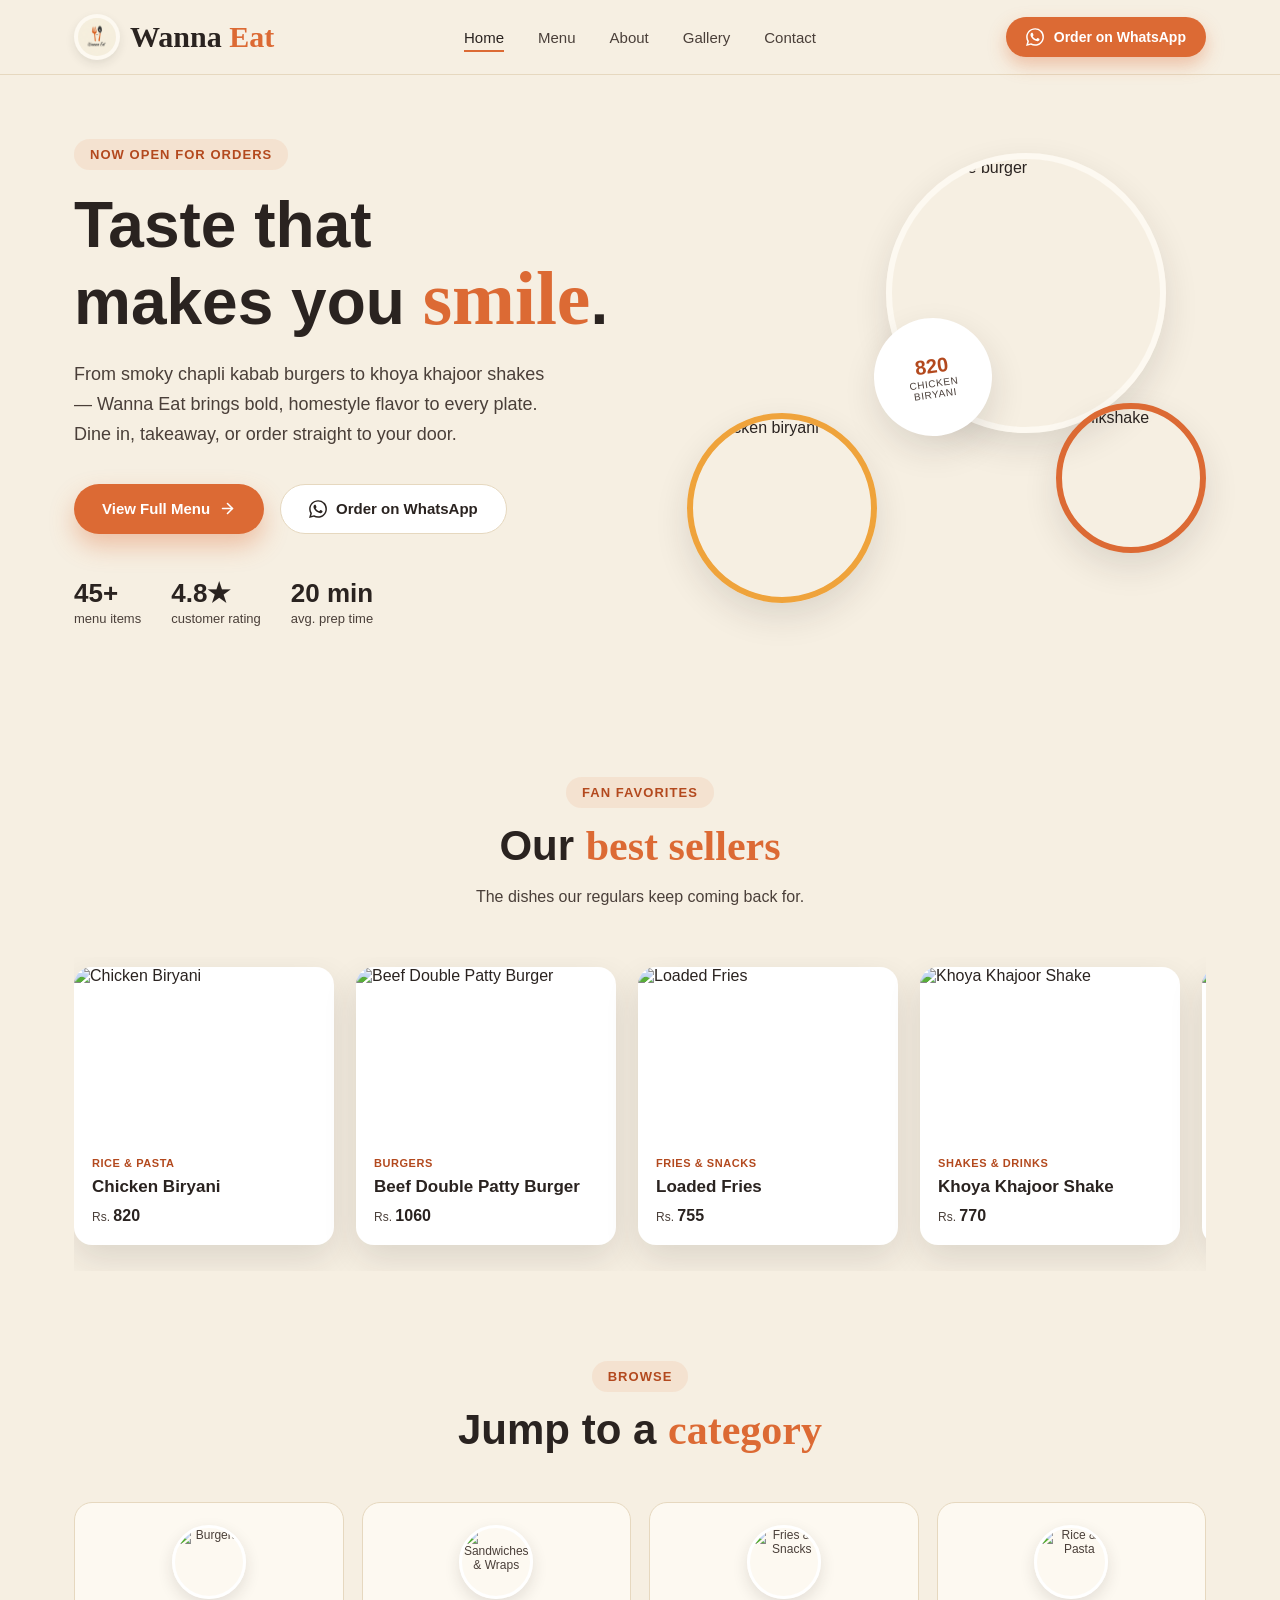
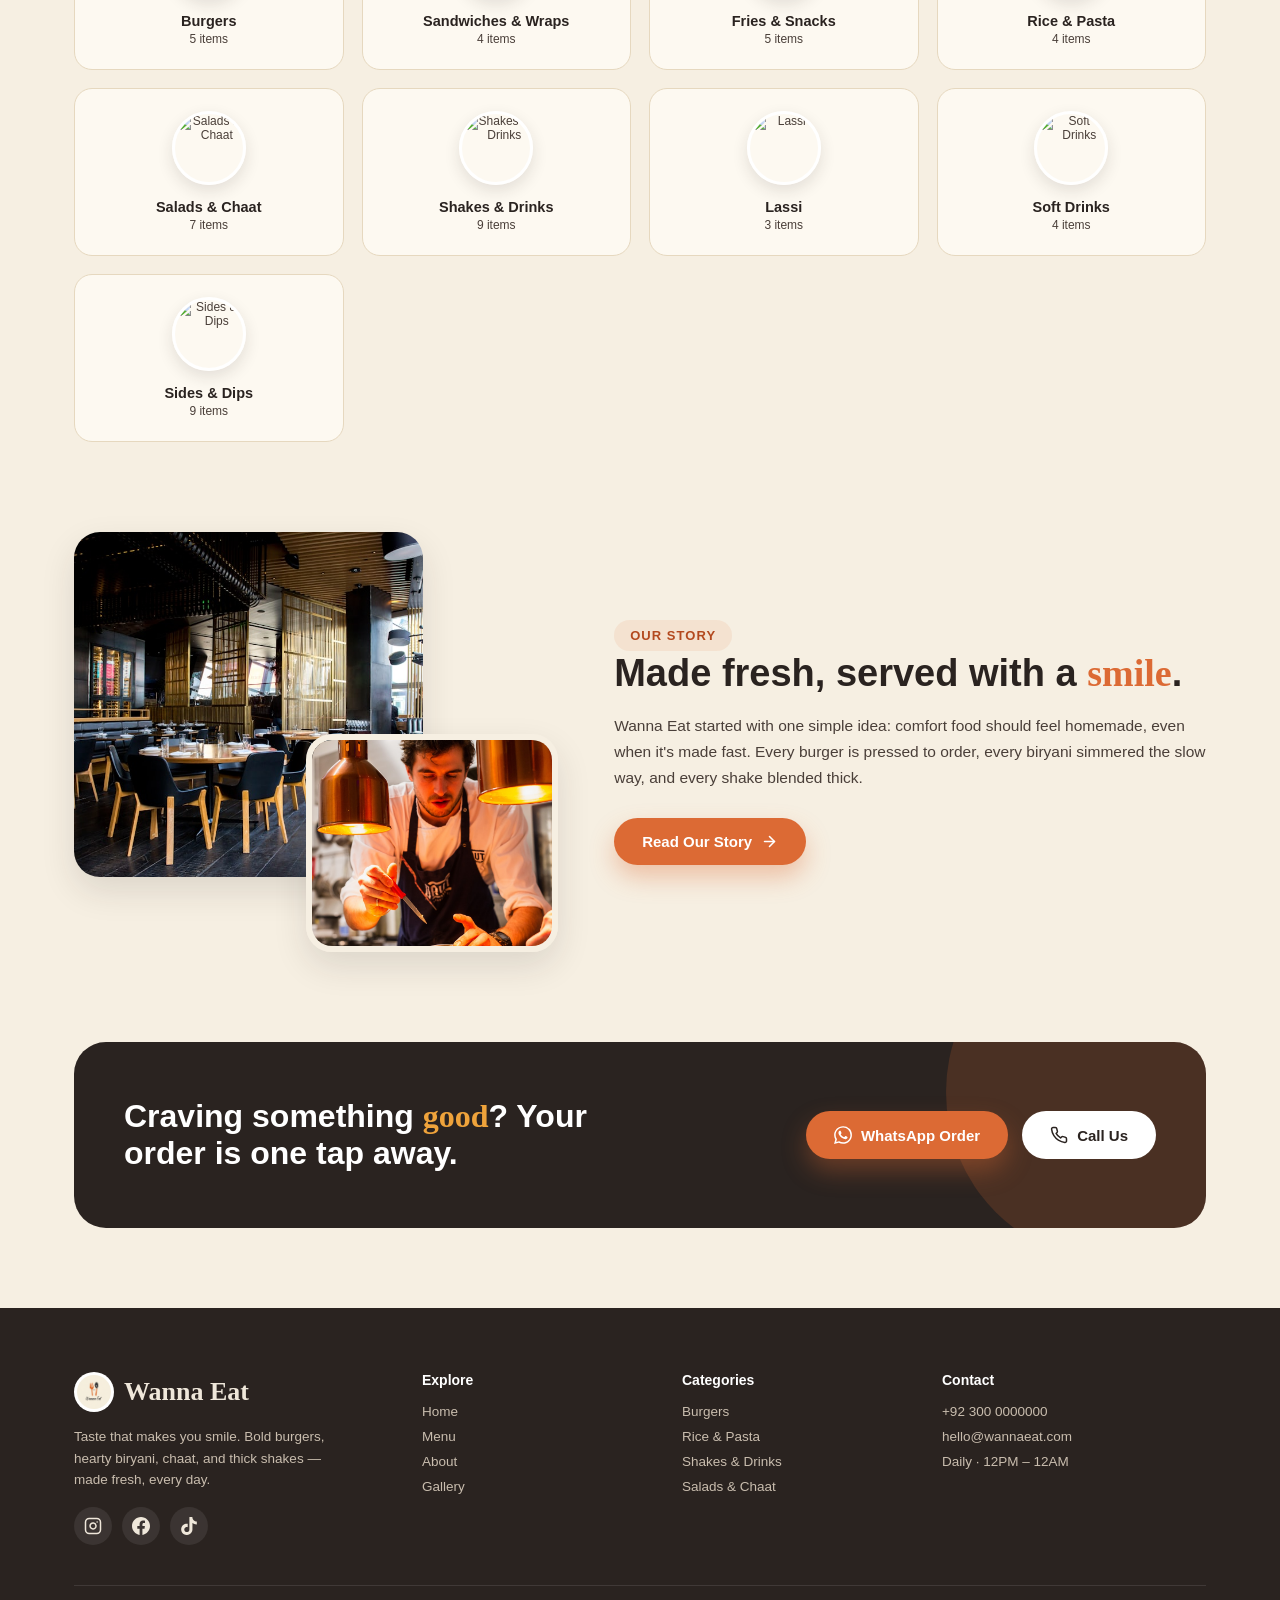
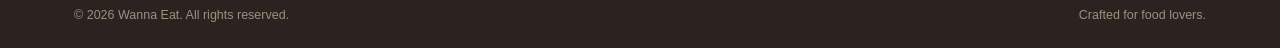
==== commit a135166d: "Update index.html" ====
--- a/index.html
+++ b/index.html
@@ -84,8 +84,8 @@
 <section class="section" style="padding-top:0">
   <div class="wrap about-grid">
     <div class="about-imgs reveal">
-      <img class="im1" src="img/kitchen.jpg" alt="Wanna Eat kitchen" loading="lazy">
-      <img class="im2" src="img/chef.jpg" alt="Chef preparing food" loading="lazy">
+      <img class="im1" src="kitchen.jpg" alt="Wanna Eat kitchen" loading="lazy">
+      <img class="im2" src="chef.jpg" alt="Chef preparing food" loading="lazy">
     </div>
     <div class="about-copy reveal">
       <span class="eyebrow">Our story</span>
